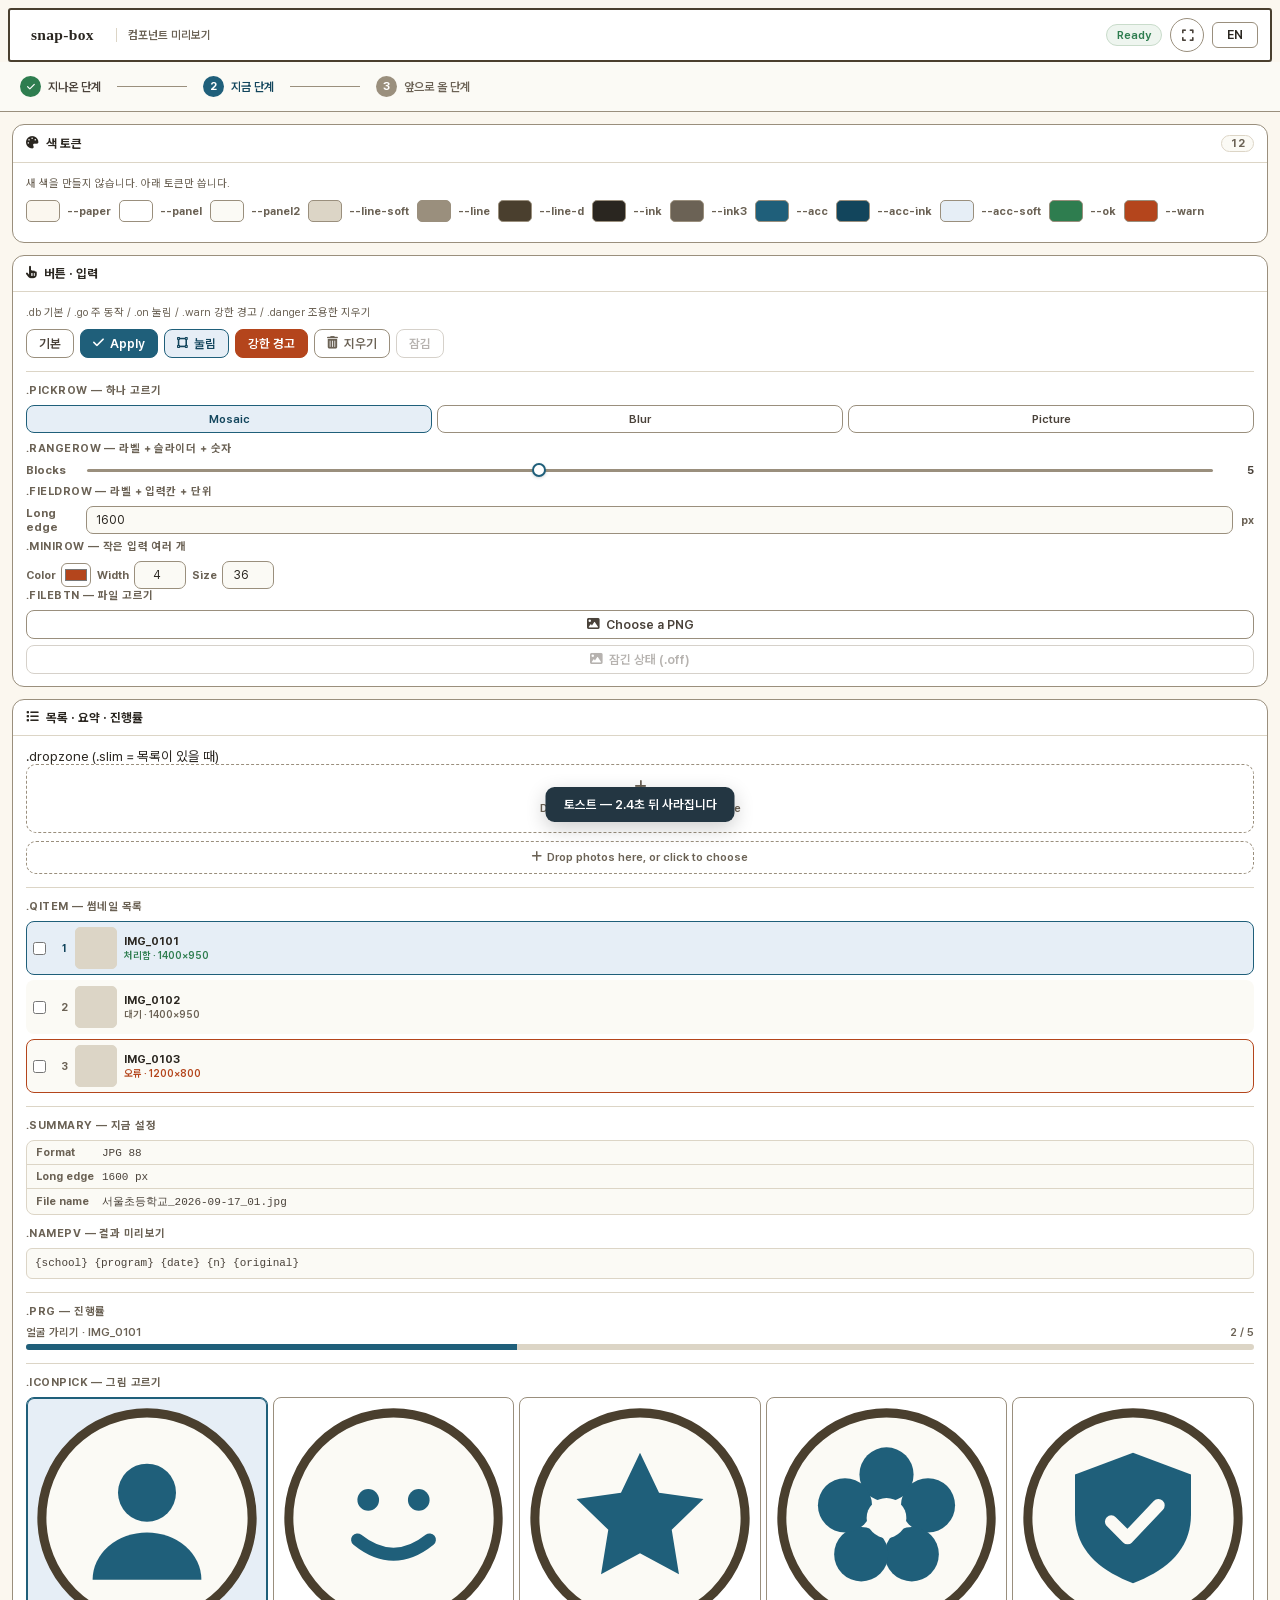
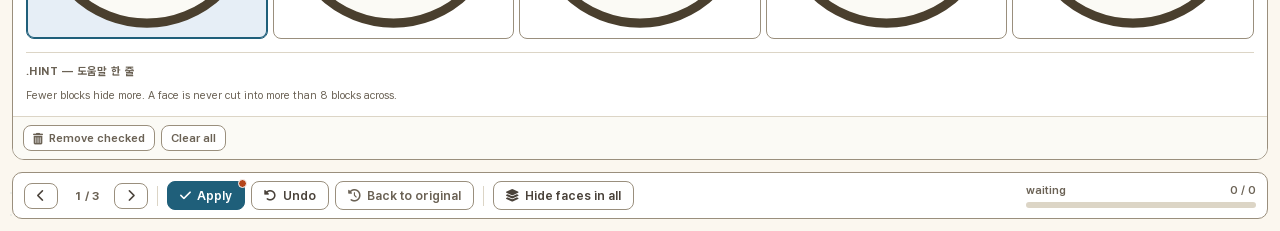
==== design/preview.html @ c0abb616 "sense-lab 디자인 계승 + 라이브러리·모델 셀프호스팅 전면 개편 ## 디자인 — 더 메이커 공통 킷 계승 - themakerrobot/sense-lab 의 design/ma" ====
<!DOCTYPE html>
<html lang="ko">
<head>
<meta charset="utf-8">
<meta name="viewport" content="width=device-width,initial-scale=1">
<title>snap-box 컴포넌트 미리보기</title>
<link rel="icon" type="image/png" href="../assets/img/favicon.png">
<link rel="stylesheet" href="../assets/fonts/pretendard.css">
<link rel="stylesheet" href="../css/all.min.css">
<link rel="stylesheet" href="../css/maker-ui.css">
<link rel="stylesheet" href="../css/app.css">
<style>
  body{height:auto;overflow:auto}
  .mk-main{flex-direction:column}
  .pan{width:100%!important}
  .sw{display:flex;gap:8px;flex-wrap:wrap;margin-bottom:8px}
  .chip{display:flex;align-items:center;gap:7px;font-size:11px;color:var(--ink3);font-weight:700}
  .chip b{display:block;width:34px;height:22px;border-radius:5px;border:1px solid var(--line)}
  .note{font-size:11px;color:var(--ink3);margin:2px 0 10px}
</style>
</head>
<body>

<header data-tab="preview.html">
  <h1><img src="../assets/img/maker-logo.png" alt=""><span class="brand-txt">snap-box</span></h1>
  <span class="brand-sub">컴포넌트 미리보기</span>
  <span style="flex:1"></span>
  <span class="badge ok">준비 완료</span>
  <button class="hbtn" type="button"><i class="fa-solid fa-expand"></i></button>
  <button id="langToggle" type="button">EN</button>
</header>

<div id="steps">
  <button class="stp done"><span class="cir">1</span>지나온 단계</button>
  <div class="stpline"></div>
  <button class="stp on"><span class="cir">2</span>지금 단계</button>
  <div class="stpline"></div>
  <button class="stp"><span class="cir">3</span>앞으로 올 단계</button>
</div>

<div class="mk-main">

  <section class="pan">
    <div class="ph"><i class="fa-solid fa-palette"></i>색 토큰<span class="ph-count num">12</span></div>
    <div class="pb">
      <p class="note">새 색을 만들지 않습니다. 아래 토큰만 씁니다.</p>
      <div class="sw">
        <span class="chip"><b style="background:var(--paper)"></b>--paper</span>
        <span class="chip"><b style="background:var(--panel)"></b>--panel</span>
        <span class="chip"><b style="background:var(--panel2)"></b>--panel2</span>
        <span class="chip"><b style="background:var(--line-soft)"></b>--line-soft</span>
        <span class="chip"><b style="background:var(--line)"></b>--line</span>
        <span class="chip"><b style="background:var(--line-d)"></b>--line-d</span>
        <span class="chip"><b style="background:var(--ink)"></b>--ink</span>
        <span class="chip"><b style="background:var(--ink3)"></b>--ink3</span>
        <span class="chip"><b style="background:var(--acc)"></b>--acc</span>
        <span class="chip"><b style="background:var(--acc-ink)"></b>--acc-ink</span>
        <span class="chip"><b style="background:var(--acc-soft)"></b>--acc-soft</span>
        <span class="chip"><b style="background:var(--ok)"></b>--ok</span>
        <span class="chip"><b style="background:var(--warn)"></b>--warn</span>
      </div>
    </div>
  </section>

  <section class="pan">
    <div class="ph"><i class="fa-solid fa-hand-pointer"></i>버튼 · 입력</div>
    <div class="pb">
      <p class="note">.db 기본 / .go 주 동작 / .on 눌림 / .warn 강한 경고 / .danger 조용한 지우기</p>
      <div class="row" style="flex-wrap:wrap">
        <button class="db">기본</button>
        <button class="db go"><i class="fa-solid fa-check"></i>적용</button>
        <button class="db on"><i class="fa-solid fa-vector-square"></i>눌림</button>
        <button class="db warn">강한 경고</button>
        <button class="db danger"><i class="fa-solid fa-trash-can"></i>지우기</button>
        <button class="db" disabled>잠김</button>
      </div>

      <div class="sec2">
        <div class="st">.pickrow — 하나 고르기</div>
        <div class="pickrow">
          <button class="db on">모자이크</button>
          <button class="db">흐리게</button>
          <button class="db">그림</button>
        </div>

        <div class="st">.rangerow — 라벨 + 슬라이더 + 숫자</div>
        <div class="rangerow">
          <label for="pv1">칸 수</label>
          <input type="range" id="pv1" min="3" max="8" value="5">
          <output class="num">5</output>
        </div>

        <div class="st">.fieldrow — 라벨 + 입력칸 + 단위</div>
        <div class="fieldrow"><label for="pv2">긴 변</label>
          <input class="inp" type="number" id="pv2" value="1600"><span class="unit">px</span></div>

        <div class="st">.minirow — 작은 입력 여러 개</div>
        <div class="row minirow">
          <label class="mini">색<input type="color" value="#B4451C"></label>
          <label class="mini">굵기<input class="inp" type="number" value="4"></label>
          <label class="mini">글자 크기<input class="inp" type="number" value="36"></label>
        </div>

        <div class="st">.filebtn — 파일 고르기</div>
        <label class="db filebtn" for="pv3"><i class="fa-solid fa-image"></i>PNG 고르기</label>
        <input type="file" id="pv3">
        <label class="db filebtn off" for="pv4" style="margin-top:6px"><i class="fa-solid fa-image"></i>잠긴 상태 (.off)</label>
        <input type="file" id="pv4">
      </div>
    </div>
  </section>

  <section class="pan">
    <div class="ph"><i class="fa-solid fa-list"></i>목록 · 요약 · 진행률</div>
    <div class="pb">
      <div class="st">.dropzone (.slim = 목록이 있을 때)</div>
      <div class="dropzone"><i class="fa-solid fa-plus"></i><br>사진을 여기에 놓거나 눌러서 고릅니다</div>
      <div class="dropzone slim" style="margin-top:8px"><i class="fa-solid fa-plus"></i>사진을 여기에 놓거나 눌러서 고릅니다</div>

      <div class="sec2">
        <div class="st">.qitem — 썸네일 목록</div>
        <div id="pvList"></div>
      </div>

      <div class="sec2">
        <div class="st">.summary — 지금 설정</div>
        <div class="summary">
          <div class="srow"><span class="sk">저장 형식</span><span class="sv mono">JPG 88</span></div>
          <div class="srow"><span class="sk">긴 변</span><span class="sv mono">1600 px</span></div>
          <div class="srow"><span class="sk">파일 이름</span><span class="sv mono">서울초등학교_2026-09-17_01.jpg</span></div>
        </div>
        <div class="st" style="margin-top:12px">.namepv — 결과 미리보기</div>
        <div class="namepv mono">{학교명} {사업명} {날짜} {번호} {원래이름}</div>
      </div>

      <div class="sec2">
        <div class="st">.prg — 진행률</div>
        <div class="prg">
          <div class="lb"><span>얼굴 가리기 · IMG_0101</span><span class="num">2 / 5</span></div>
          <div class="track"><div class="fill" style="width:40%"></div></div>
        </div>
      </div>

      <div class="sec2">
        <div class="st">.iconpick — 그림 고르기</div>
        <div class="iconpick" id="pvIcons"></div>
      </div>

      <div class="sec2">
        <div class="st">.hint — 도움말 한 줄</div>
        <div class="hint">칸 수가 적을수록 더 많이 가립니다. 얼굴 너비를 8칸보다 잘게 쪼개지는 않습니다.</div>
      </div>
    </div>
    <div class="pf">
      <button class="db danger"><i class="fa-solid fa-trash-can"></i>고른 것 빼기</button>
      <button class="db danger">모두 비우기</button>
    </div>
  </section>
</div>

<div class="mk-bar">
  <button class="db"><i class="fa-solid fa-chevron-left"></i></button>
  <span class="num" id="posLabel">1 / 3</span>
  <button class="db"><i class="fa-solid fa-chevron-right"></i></button>
  <span class="bar-div"></span>
  <button class="db go pending"><i class="fa-solid fa-check"></i>적용</button>
  <button class="db"><i class="fa-solid fa-rotate-left"></i>되돌리기</button>
  <button class="db danger"><i class="fa-solid fa-clock-rotate-left"></i>원본으로</button>
  <span class="bar-div"></span>
  <button class="db"><i class="fa-solid fa-layer-group"></i>전체 한꺼번에 가리기</button>
  <span class="bar-sp"></span>
  <div class="prg" style="width:230px">
    <div class="lb"><span>대기</span><span class="num">0 / 0</span></div>
    <div class="track"><div class="fill" style="width:0"></div></div>
  </div>
</div>

<div id="toast" class="on">토스트 — 2.4초 뒤 사라집니다</div>

<script src="../js/i18n.js"></script>
<script src="../js/convert.js"></script>
<script src="../js/face.js"></script>
<script>
(function () {
  // .qitem 예시
  var rows = [['IMG_0101','처리함 · 1400×950','done'],['IMG_0102','대기 · 1400×950',''],['IMG_0103','오류 · 1200×800','bad']];
  var box = document.getElementById('pvList');
  rows.forEach(function (r, i) {
    var d = document.createElement('div');
    d.className = 'qitem' + (i === 0 ? ' on' : '') + (r[2] === 'bad' ? ' bad' : '');
    d.innerHTML = '<input type="checkbox"><span class="idx num">' + (i + 1) + '</span>' +
      '<span class="th"></span><div class="meta"><div class="nm">' + r[0] + '</div>' +
      '<div class="mt ' + r[2] + '">' + r[1] + '</div></div>';
    box.appendChild(d);
  });
  // .iconpick 예시 — 실제 얼굴 대체 그림을 그대로 보여 준다
  var ip = document.getElementById('pvIcons');
  SnapLab.ICONS.forEach(function (ic, i) {
    var b = document.createElement('button');
    b.type = 'button';
    if (i === 0) b.className = 'on';
    b.innerHTML = '<img src="' + ic.url + '" alt="">';
    ip.appendChild(b);
  });
})();
</script>
</body>
</html>
---- assets/fonts/pretendard.css ----
/*
Copyright (c) 2021 Kil Hyung-jin, with Reserved Font Name Pretendard.
https://github.com/orioncactus/pretendard

This Font Software is licensed under the SIL Open Font License, Version 1.1.
This license is copied below, and is also available with a FAQ at:
http://scripts.sil.org/OFL
*/
/* [0] */
@font-face {
	font-family: 'Pretendard Variable';
	font-style: normal;
	font-display: swap;
	font-weight: 45 920;
	src: url(./woff2-dynamic-subset/PretendardVariable.subset.0.woff2) format('woff2-variations');
	unicode-range: U+f9ca-fa0b, U+ff03-ff05, U+ff07, U+ff0a-ff0b, U+ff0d-ff19, U+ff1b, U+ff1d, U+ff20-ff5b, U+ff5d, U+ffe0-ffe3, U+ffe5-ffe6;
}

/* [1] */
@font-face {
	font-family: 'Pretendard Variable';
	font-style: normal;
	font-display: swap;
	font-weight: 45 920;
	src: url(./woff2-dynamic-subset/PretendardVariable.subset.1.woff2) format('woff2-variations');
	unicode-range: U+d723-d728, U+d72a-d733, U+d735-d748, U+d74a-d74f, U+d752-d753, U+d755-d757, U+d75a-d75f, U+d762-d764, U+d766-d768, U+d76a-d76b, U+d76d-d76f, U+d771-d787, U+d789-d78b, U+d78d-d78f, U+d791-d797, U+d79a, U+d79c, U+d79e-d7a3, U+f900-f909, U+f90b-f92e;
}

/* [2] */
@font-face {
	font-family: 'Pretendard Variable';
	font-style: normal;
	font-display: swap;
	font-weight: 45 920;
	src: url(./woff2-dynamic-subset/PretendardVariable.subset.2.woff2) format('woff2-variations');
	unicode-range: U+d679-d68b, U+d68e-d69e, U+d6a0, U+d6a2-d6a7, U+d6a9-d6c3, U+d6c6-d6c7, U+d6c9-d6cb, U+d6cd-d6d3, U+d6d5-d6d6, U+d6d8-d6e3, U+d6e5-d6e7, U+d6e9-d6fb, U+d6fd-d717, U+d719-d71f, U+d721-d722;
}

/* [3] */
@font-face {
	font-family: 'Pretendard Variable';
	font-style: normal;
	font-display: swap;
	font-weight: 45 920;
	src: url(./woff2-dynamic-subset/PretendardVariable.subset.3.woff2) format('woff2-variations');
	unicode-range: U+d5bc-d5c7, U+d5ca-d5cb, U+d5cd-d5cf, U+d5d1-d5d7, U+d5d9-d5da, U+d5dc, U+d5de-d5e3, U+d5e6-d5e7, U+d5e9-d5eb, U+d5ed-d5f6, U+d5f8, U+d5fa-d5ff, U+d602-d603, U+d605-d607, U+d609-d60f, U+d612-d613, U+d616-d61b, U+d61d-d637, U+d63a-d63b, U+d63d-d63f, U+d641-d647, U+d64a-d64c, U+d64e-d653, U+d656-d657, U+d659-d65b, U+d65d-d666, U+d668, U+d66a-d678;
}

/* [4] */
@font-face {
	font-family: 'Pretendard Variable';
	font-style: normal;
	font-display: swap;
	font-weight: 45 920;
	src: url(./woff2-dynamic-subset/PretendardVariable.subset.4.woff2) format('woff2-variations');
	unicode-range: U+d507, U+d509-d50b, U+d50d-d513, U+d515-d53b, U+d53e-d53f, U+d541-d543, U+d545-d54c, U+d54e, U+d550, U+d552-d557, U+d55a-d55b, U+d55d-d55f, U+d561-d564, U+d566-d567, U+d56a, U+d56c, U+d56e-d573, U+d576-d577, U+d579-d583, U+d585-d586, U+d58a-d5a4, U+d5a6-d5bb;
}

/* [5] */
@font-face {
	font-family: 'Pretendard Variable';
	font-style: normal;
	font-display: swap;
	font-weight: 45 920;
	src: url(./woff2-dynamic-subset/PretendardVariable.subset.5.woff2) format('woff2-variations');
	unicode-range: U+d464-d477, U+d47a-d47b, U+d47d-d47f, U+d481-d487, U+d489-d48a, U+d48c, U+d48e-d4e7, U+d4e9-d503, U+d505-d506;
}

/* [6] */
@font-face {
	font-family: 'Pretendard Variable';
	font-style: normal;
	font-display: swap;
	font-weight: 45 920;
	src: url(./woff2-dynamic-subset/PretendardVariable.subset.6.woff2) format('woff2-variations');
	unicode-range: U+d3bf-d3c7, U+d3ca-d3cf, U+d3d1-d3eb, U+d3ee-d3ef, U+d3f1-d3f3, U+d3f5-d3fb, U+d3fd-d400, U+d402-d45b, U+d45d-d463;
}

/* [7] */
@font-face {
	font-family: 'Pretendard Variable';
	font-style: normal;
	font-display: swap;
	font-weight: 45 920;
	src: url(./woff2-dynamic-subset/PretendardVariable.subset.7.woff2) format('woff2-variations');
	unicode-range: U+d2ff, U+d302-d304, U+d306-d30b, U+d30f, U+d311-d313, U+d315-d31b, U+d31e, U+d322-d324, U+d326-d327, U+d32a-d32b, U+d32d-d32f, U+d331-d337, U+d339-d33c, U+d33e-d37b, U+d37e-d37f, U+d381-d383, U+d385-d38b, U+d38e-d390, U+d392-d397, U+d39a-d39b, U+d39d-d39f, U+d3a1-d3a7, U+d3a9-d3aa, U+d3ac, U+d3ae-d3b3, U+d3b5-d3b7, U+d3b9-d3bb, U+d3bd-d3be;
}

/* [8] */
@font-face {
	font-family: 'Pretendard Variable';
	font-style: normal;
	font-display: swap;
	font-weight: 45 920;
	src: url(./woff2-dynamic-subset/PretendardVariable.subset.8.woff2) format('woff2-variations');
	unicode-range: U+d257-d27f, U+d281-d29b, U+d29d-d29f, U+d2a1-d2ab, U+d2ad-d2b7, U+d2ba-d2bb, U+d2bd-d2bf, U+d2c1-d2c7, U+d2c9-d2ef, U+d2f2-d2f3, U+d2f5-d2f7, U+d2f9-d2fe;
}

/* [9] */
@font-face {
	font-family: 'Pretendard Variable';
	font-style: normal;
	font-display: swap;
	font-weight: 45 920;
	src: url(./woff2-dynamic-subset/PretendardVariable.subset.9.woff2) format('woff2-variations');
	unicode-range: U+d1b4, U+d1b6-d1f3, U+d1f5-d22b, U+d22e-d22f, U+d231-d233, U+d235-d23b, U+d23d-d240, U+d242-d256;
}

/* [10] */
@font-face {
	font-family: 'Pretendard Variable';
	font-style: normal;
	font-display: swap;
	font-weight: 45 920;
	src: url(./woff2-dynamic-subset/PretendardVariable.subset.10.woff2) format('woff2-variations');
	unicode-range: U+d105-d12f, U+d132-d133, U+d135-d137, U+d139-d13f, U+d141-d142, U+d144, U+d146-d14b, U+d14e-d14f, U+d151-d153, U+d155-d15b, U+d15e-d187, U+d189-d19f, U+d1a2-d1a3, U+d1a5-d1a7, U+d1a9-d1af, U+d1b2-d1b3;
}

/* [11] */
@font-face {
	font-family: 'Pretendard Variable';
	font-style: normal;
	font-display: swap;
	font-weight: 45 920;
	src: url(./woff2-dynamic-subset/PretendardVariable.subset.11.woff2) format('woff2-variations');
	unicode-range: U+d04b-d04f, U+d051-d057, U+d059-d06b, U+d06d-d06f, U+d071-d073, U+d075-d07b, U+d07e-d0a3, U+d0a6-d0a7, U+d0a9-d0ab, U+d0ad-d0b3, U+d0b6, U+d0b8, U+d0ba-d0bf, U+d0c2-d0c3, U+d0c5-d0c7, U+d0c9-d0cf, U+d0d2, U+d0d6-d0db, U+d0de-d0df, U+d0e1-d0e3, U+d0e5-d0eb, U+d0ee-d0f0, U+d0f2-d104;
}

/* [12] */
@font-face {
	font-family: 'Pretendard Variable';
	font-style: normal;
	font-display: swap;
	font-weight: 45 920;
	src: url(./woff2-dynamic-subset/PretendardVariable.subset.12.woff2) format('woff2-variations');
	unicode-range: U+cfa2-cfc3, U+cfc5-cfdf, U+cfe2-cfe3, U+cfe5-cfe7, U+cfe9-cff4, U+cff6-cffb, U+cffd-cfff, U+d001-d003, U+d005-d017, U+d019-d033, U+d036-d037, U+d039-d03b, U+d03d-d04a;
}

/* [13] */
@font-face {
	font-family: 'Pretendard Variable';
	font-style: normal;
	font-display: swap;
	font-weight: 45 920;
	src: url(./woff2-dynamic-subset/PretendardVariable.subset.13.woff2) format('woff2-variations');
	unicode-range: U+cef0-cef3, U+cef6, U+cef9-ceff, U+cf01-cf03, U+cf05-cf07, U+cf09-cf0f, U+cf11-cf12, U+cf14-cf1b, U+cf1d-cf1f, U+cf21-cf2f, U+cf31-cf53, U+cf56-cf57, U+cf59-cf5b, U+cf5d-cf63, U+cf66, U+cf68, U+cf6a-cf6f, U+cf71-cf84, U+cf86-cf8b, U+cf8d-cfa1;
}

/* [14] */
@font-face {
	font-family: 'Pretendard Variable';
	font-style: normal;
	font-display: swap;
	font-weight: 45 920;
	src: url(./woff2-dynamic-subset/PretendardVariable.subset.14.woff2) format('woff2-variations');
	unicode-range: U+ce3c-ce57, U+ce5a-ce5b, U+ce5d-ce5f, U+ce61-ce67, U+ce6a, U+ce6c, U+ce6e-ce73, U+ce76-ce77, U+ce79-ce7b, U+ce7d-ce83, U+ce85-ce88, U+ce8a-ce8f, U+ce91-ce93, U+ce95-ce97, U+ce99-ce9f, U+cea2, U+cea4-ceab, U+cead-cee3, U+cee6-cee7, U+cee9-ceeb, U+ceed-ceef;
}

/* [15] */
@font-face {
	font-family: 'Pretendard Variable';
	font-style: normal;
	font-display: swap;
	font-weight: 45 920;
	src: url(./woff2-dynamic-subset/PretendardVariable.subset.15.woff2) format('woff2-variations');
	unicode-range: U+cd92-cd93, U+cd96-cd97, U+cd99-cd9b, U+cd9d-cda3, U+cda6-cda8, U+cdaa-cdaf, U+cdb1-cdc3, U+cdc5-cdcb, U+cdcd-cde7, U+cde9-ce03, U+ce05-ce1f, U+ce22-ce34, U+ce36-ce3b;
}

/* [16] */
@font-face {
	font-family: 'Pretendard Variable';
	font-style: normal;
	font-display: swap;
	font-weight: 45 920;
	src: url(./woff2-dynamic-subset/PretendardVariable.subset.16.woff2) format('woff2-variations');
	unicode-range: U+ccef-cd07, U+cd0a-cd0b, U+cd0d-cd1a, U+cd1c, U+cd1e-cd2b, U+cd2d-cd5b, U+cd5d-cd77, U+cd79-cd91;
}

/* [17] */
@font-face {
	font-family: 'Pretendard Variable';
	font-style: normal;
	font-display: swap;
	font-weight: 45 920;
	src: url(./woff2-dynamic-subset/PretendardVariable.subset.17.woff2) format('woff2-variations');
	unicode-range: U+cc3f-cc43, U+cc46-cc47, U+cc49-cc4b, U+cc4d-cc53, U+cc55-cc58, U+cc5a-cc5f, U+cc61-cc97, U+cc9a-cc9b, U+cc9d-cc9f, U+cca1-cca7, U+ccaa, U+ccac, U+ccae-ccb3, U+ccb6-ccb7, U+ccb9-ccbb, U+ccbd-cccf, U+ccd1-cce3, U+cce5-ccee;
}

/* [18] */
@font-face {
	font-family: 'Pretendard Variable';
	font-style: normal;
	font-display: swap;
	font-weight: 45 920;
	src: url(./woff2-dynamic-subset/PretendardVariable.subset.18.woff2) format('woff2-variations');
	unicode-range: U+cb91-cbd3, U+cbd5-cbe3, U+cbe5-cc0b, U+cc0e-cc0f, U+cc11-cc13, U+cc15-cc1b, U+cc1d-cc20, U+cc23-cc27, U+cc2a-cc2b, U+cc2d, U+cc2f, U+cc31-cc37, U+cc3a, U+cc3c;
}

/* [19] */
@font-face {
	font-family: 'Pretendard Variable';
	font-style: normal;
	font-display: swap;
	font-weight: 45 920;
	src: url(./woff2-dynamic-subset/PretendardVariable.subset.19.woff2) format('woff2-variations');
	unicode-range: U+caf4-cb47, U+cb4a-cb90;
}

/* [20] */
@font-face {
	font-family: 'Pretendard Variable';
	font-style: normal;
	font-display: swap;
	font-weight: 45 920;
	src: url(./woff2-dynamic-subset/PretendardVariable.subset.20.woff2) format('woff2-variations');
	unicode-range: U+ca4a-ca4b, U+ca4e-ca4f, U+ca51-ca53, U+ca55-ca5b, U+ca5d-ca60, U+ca62-ca83, U+ca85-cabb, U+cabe-cabf, U+cac1-cac3, U+cac5-cacb, U+cacd-cad0, U+cad2, U+cad4-cad8, U+cada-caf3;
}

/* [21] */
@font-face {
	font-family: 'Pretendard Variable';
	font-style: normal;
	font-display: swap;
	font-weight: 45 920;
	src: url(./woff2-dynamic-subset/PretendardVariable.subset.21.woff2) format('woff2-variations');
	unicode-range: U+c996-c997, U+c99a-c99c, U+c99e-c9bf, U+c9c2-c9c3, U+c9c5-c9c7, U+c9c9-c9cf, U+c9d2, U+c9d4, U+c9d7-c9d8, U+c9db, U+c9de-c9df, U+c9e1-c9e3, U+c9e5-c9e6, U+c9e8-c9eb, U+c9ee-c9f0, U+c9f2-c9f7, U+c9f9-ca0b, U+ca0d-ca28, U+ca2a-ca49;
}

/* [22] */
@font-face {
	font-family: 'Pretendard Variable';
	font-style: normal;
	font-display: swap;
	font-weight: 45 920;
	src: url(./woff2-dynamic-subset/PretendardVariable.subset.22.woff2) format('woff2-variations');
	unicode-range: U+c8e9-c8f4, U+c8f6-c8fb, U+c8fe-c8ff, U+c901-c903, U+c905-c90b, U+c90e-c910, U+c912-c917, U+c919-c92b, U+c92d-c94f, U+c951-c953, U+c955-c96b, U+c96d-c973, U+c975-c987, U+c98a-c98b, U+c98d-c98f, U+c991-c995;
}

/* [23] */
@font-face {
	font-family: 'Pretendard Variable';
	font-style: normal;
	font-display: swap;
	font-weight: 45 920;
	src: url(./woff2-dynamic-subset/PretendardVariable.subset.23.woff2) format('woff2-variations');
	unicode-range: U+c841-c84b, U+c84d-c86f, U+c872-c873, U+c875-c877, U+c879-c87f, U+c882-c884, U+c887-c88a, U+c88d-c8c3, U+c8c5-c8df, U+c8e1-c8e8;
}

/* [24] */
@font-face {
	font-family: 'Pretendard Variable';
	font-style: normal;
	font-display: swap;
	font-weight: 45 920;
	src: url(./woff2-dynamic-subset/PretendardVariable.subset.24.woff2) format('woff2-variations');
	unicode-range: U+c779-c77b, U+c77e-c782, U+c786, U+c78b, U+c78d, U+c78f, U+c792-c793, U+c795, U+c797, U+c799-c79f, U+c7a2, U+c7a7-c7ab, U+c7ae-c7bb, U+c7bd-c7c0, U+c7c2-c7c7, U+c7c9-c7dc, U+c7de-c7ff, U+c802-c803, U+c805-c807, U+c809, U+c80b-c80f, U+c812, U+c814, U+c817-c81b, U+c81e-c81f, U+c821-c823, U+c825-c82e, U+c830-c837, U+c839-c83b, U+c83d-c840;
}

/* [25] */
@font-face {
	font-family: 'Pretendard Variable';
	font-style: normal;
	font-display: swap;
	font-weight: 45 920;
	src: url(./woff2-dynamic-subset/PretendardVariable.subset.25.woff2) format('woff2-variations');
	unicode-range: U+c6bb-c6bf, U+c6c2, U+c6c4, U+c6c6-c6cb, U+c6ce-c6cf, U+c6d1-c6d3, U+c6d5-c6db, U+c6dd-c6df, U+c6e1-c6e7, U+c6e9-c6eb, U+c6ed-c6ef, U+c6f1-c6f8, U+c6fa-c703, U+c705-c707, U+c709-c70b, U+c70d-c716, U+c718, U+c71a-c71f, U+c722-c723, U+c725-c727, U+c729-c734, U+c736-c73b, U+c73e-c73f, U+c741-c743, U+c745-c74b, U+c74e-c750, U+c752-c757, U+c759-c773, U+c776-c777;
}

/* [26] */
@font-face {
	font-family: 'Pretendard Variable';
	font-style: normal;
	font-display: swap;
	font-weight: 45 920;
	src: url(./woff2-dynamic-subset/PretendardVariable.subset.26.woff2) format('woff2-variations');
	unicode-range: U+c5f5-c5fb, U+c5fe, U+c602-c605, U+c607, U+c609-c60f, U+c611-c61a, U+c61c-c623, U+c626-c627, U+c629-c62b, U+c62d, U+c62f-c632, U+c636, U+c638, U+c63a-c63f, U+c642-c643, U+c645-c647, U+c649-c652, U+c656-c65b, U+c65d-c65f, U+c661-c663, U+c665-c677, U+c679-c67b, U+c67d-c693, U+c696-c697, U+c699-c69b, U+c69d-c6a3, U+c6a6, U+c6a8, U+c6aa-c6af, U+c6b2-c6b3, U+c6b5-c6b7, U+c6b9-c6ba;
}

/* [27] */
@font-face {
	font-family: 'Pretendard Variable';
	font-style: normal;
	font-display: swap;
	font-weight: 45 920;
	src: url(./woff2-dynamic-subset/PretendardVariable.subset.27.woff2) format('woff2-variations');
	unicode-range: U+c517-c527, U+c52a-c52b, U+c52d-c52f, U+c531-c538, U+c53a, U+c53c, U+c53e-c543, U+c546-c547, U+c54b, U+c54d-c552, U+c556, U+c55a-c55b, U+c55d, U+c55f, U+c562-c563, U+c565-c567, U+c569-c56f, U+c572, U+c574, U+c576-c57b, U+c57e-c57f, U+c581-c583, U+c585-c586, U+c588-c58b, U+c58e, U+c590, U+c592-c596, U+c599-c5b3, U+c5b6-c5b7, U+c5ba, U+c5be-c5c3, U+c5ca-c5cb, U+c5cd, U+c5cf, U+c5d2-c5d3, U+c5d5-c5d7, U+c5d9-c5df, U+c5e1-c5e2, U+c5e4, U+c5e6-c5eb, U+c5ef, U+c5f1-c5f3;
}

/* [28] */
@font-face {
	font-family: 'Pretendard Variable';
	font-style: normal;
	font-display: swap;
	font-weight: 45 920;
	src: url(./woff2-dynamic-subset/PretendardVariable.subset.28.woff2) format('woff2-variations');
	unicode-range: U+c475-c4ef, U+c4f2-c4f3, U+c4f5-c4f7, U+c4f9-c4ff, U+c502-c50b, U+c50d-c516;
}

/* [29] */
@font-face {
	font-family: 'Pretendard Variable';
	font-style: normal;
	font-display: swap;
	font-weight: 45 920;
	src: url(./woff2-dynamic-subset/PretendardVariable.subset.29.woff2) format('woff2-variations');
	unicode-range: U+c3d0-c3d7, U+c3da-c3db, U+c3dd-c3de, U+c3e1-c3ec, U+c3ee-c3f3, U+c3f5-c42b, U+c42d-c463, U+c466-c474;
}

/* [30] */
@font-face {
	font-family: 'Pretendard Variable';
	font-style: normal;
	font-display: swap;
	font-weight: 45 920;
	src: url(./woff2-dynamic-subset/PretendardVariable.subset.30.woff2) format('woff2-variations');
	unicode-range: U+c32b-c367, U+c36a-c36b, U+c36d-c36f, U+c371-c377, U+c37a-c37b, U+c37e-c383, U+c385-c387, U+c389-c3cf;
}

/* [31] */
@font-face {
	font-family: 'Pretendard Variable';
	font-style: normal;
	font-display: swap;
	font-weight: 45 920;
	src: url(./woff2-dynamic-subset/PretendardVariable.subset.31.woff2) format('woff2-variations');
	unicode-range: U+c26a-c26b, U+c26d-c26f, U+c271-c273, U+c275-c27b, U+c27e-c287, U+c289-c28f, U+c291-c297, U+c299-c29a, U+c29c-c2a3, U+c2a5-c2a7, U+c2a9-c2ab, U+c2ad-c2b3, U+c2b6, U+c2b8, U+c2ba-c2bb, U+c2bd-c2db, U+c2de-c2df, U+c2e1-c2e2, U+c2e5-c2ea, U+c2ee, U+c2f0, U+c2f2-c2f5, U+c2f7, U+c2fa-c2fb, U+c2fd-c2ff, U+c301-c307, U+c309-c30c, U+c30e-c312, U+c315-c323, U+c325-c328, U+c32a;
}

/* [32] */
@font-face {
	font-family: 'Pretendard Variable';
	font-style: normal;
	font-display: swap;
	font-weight: 45 920;
	src: url(./woff2-dynamic-subset/PretendardVariable.subset.32.woff2) format('woff2-variations');
	unicode-range: U+c1bc-c1c3, U+c1c5-c1df, U+c1e1-c1fb, U+c1fd-c203, U+c205-c20c, U+c20e, U+c210-c217, U+c21a-c21b, U+c21d-c21e, U+c221-c227, U+c229-c22a, U+c22c, U+c22e, U+c230, U+c233-c24f, U+c251-c257, U+c259-c269;
}

/* [33] */
@font-face {
	font-family: 'Pretendard Variable';
	font-style: normal;
	font-display: swap;
	font-weight: 45 920;
	src: url(./woff2-dynamic-subset/PretendardVariable.subset.33.woff2) format('woff2-variations');
	unicode-range: U+c101-c11b, U+c11f, U+c121-c123, U+c125-c12b, U+c12e, U+c132-c137, U+c13a-c13b, U+c13d-c13f, U+c141-c147, U+c14a, U+c14c-c153, U+c155-c157, U+c159-c15b, U+c15d-c166, U+c169-c16f, U+c171-c177, U+c179-c18b, U+c18e-c18f, U+c191-c193, U+c195-c19b, U+c19d-c19e, U+c1a0, U+c1a2-c1a4, U+c1a6-c1bb;
}

/* [34] */
@font-face {
	font-family: 'Pretendard Variable';
	font-style: normal;
	font-display: swap;
	font-weight: 45 920;
	src: url(./woff2-dynamic-subset/PretendardVariable.subset.34.woff2) format('woff2-variations');
	unicode-range: U+c049-c057, U+c059-c05b, U+c05d-c05f, U+c061-c067, U+c069-c08f, U+c091-c0ab, U+c0ae-c0af, U+c0b1-c0b3, U+c0b5, U+c0b7-c0bb, U+c0be, U+c0c2-c0c7, U+c0ca-c0cb, U+c0cd-c0cf, U+c0d1-c0d7, U+c0d9-c0da, U+c0dc, U+c0de-c0e3, U+c0e5-c0eb, U+c0ed-c0f3, U+c0f6, U+c0f8, U+c0fa-c0ff;
}

/* [35] */
@font-face {
	font-family: 'Pretendard Variable';
	font-style: normal;
	font-display: swap;
	font-weight: 45 920;
	src: url(./woff2-dynamic-subset/PretendardVariable.subset.35.woff2) format('woff2-variations');
	unicode-range: U+bfa7-bfaf, U+bfb1-bfc4, U+bfc6-bfcb, U+bfce-bfcf, U+bfd1-bfd3, U+bfd5-bfdb, U+bfdd-c048;
}

/* [36] */
@font-face {
	font-family: 'Pretendard Variable';
	font-style: normal;
	font-display: swap;
	font-weight: 45 920;
	src: url(./woff2-dynamic-subset/PretendardVariable.subset.36.woff2) format('woff2-variations');
	unicode-range: U+bf07, U+bf09-bf3f, U+bf41-bf4f, U+bf52-bf54, U+bf56-bfa6;
}

/* [37] */
@font-face {
	font-family: 'Pretendard Variable';
	font-style: normal;
	font-display: swap;
	font-weight: 45 920;
	src: url(./woff2-dynamic-subset/PretendardVariable.subset.37.woff2) format('woff2-variations');
	unicode-range: U+be56, U+be58, U+be5c-be5f, U+be62-be63, U+be65-be67, U+be69-be74, U+be76-be7b, U+be7e-be7f, U+be81-be8e, U+be90, U+be92-bea7, U+bea9-becf, U+bed2-bed3, U+bed5-bed6, U+bed9-bee3, U+bee6-bf06;
}

/* [38] */
@font-face {
	font-family: 'Pretendard Variable';
	font-style: normal;
	font-display: swap;
	font-weight: 45 920;
	src: url(./woff2-dynamic-subset/PretendardVariable.subset.38.woff2) format('woff2-variations');
	unicode-range: U+bdb0-bdd3, U+bdd5-bdef, U+bdf1-be0b, U+be0d-be0f, U+be11-be13, U+be15-be43, U+be46-be47, U+be49-be4b, U+be4d-be53;
}

/* [39] */
@font-face {
	font-family: 'Pretendard Variable';
	font-style: normal;
	font-display: swap;
	font-weight: 45 920;
	src: url(./woff2-dynamic-subset/PretendardVariable.subset.39.woff2) format('woff2-variations');
	unicode-range: U+bd03, U+bd06, U+bd08, U+bd0a-bd0f, U+bd11-bd22, U+bd25-bd47, U+bd49-bd58, U+bd5a-bd7f, U+bd82-bd83, U+bd85-bd87, U+bd8a-bd8f, U+bd91-bd92, U+bd94, U+bd96-bd98, U+bd9a-bdaf;
}

/* [40] */
@font-face {
	font-family: 'Pretendard Variable';
	font-style: normal;
	font-display: swap;
	font-weight: 45 920;
	src: url(./woff2-dynamic-subset/PretendardVariable.subset.40.woff2) format('woff2-variations');
	unicode-range: U+bc4e-bc83, U+bc86-bc87, U+bc89-bc8b, U+bc8d-bc93, U+bc96, U+bc98, U+bc9b-bc9f, U+bca2-bca3, U+bca5-bca7, U+bca9-bcb2, U+bcb4-bcbb, U+bcbe-bcbf, U+bcc1-bcc3, U+bcc5-bccc, U+bcce-bcd0, U+bcd2-bcd4, U+bcd6-bcf3, U+bcf7, U+bcf9-bcfb, U+bcfd-bd02;
}

/* [41] */
@font-face {
	font-family: 'Pretendard Variable';
	font-style: normal;
	font-display: swap;
	font-weight: 45 920;
	src: url(./woff2-dynamic-subset/PretendardVariable.subset.41.woff2) format('woff2-variations');
	unicode-range: U+bb90-bba3, U+bba5-bbab, U+bbad-bbbf, U+bbc1-bbf7, U+bbfa-bbfb, U+bbfd-bbfe, U+bc01-bc07, U+bc09-bc0a, U+bc0e, U+bc10, U+bc12-bc13, U+bc17, U+bc19-bc1a, U+bc1e, U+bc20-bc23, U+bc26, U+bc28, U+bc2a-bc2c, U+bc2e-bc2f, U+bc32-bc33, U+bc35-bc37, U+bc39-bc3f, U+bc41-bc42, U+bc44, U+bc46-bc48, U+bc4a-bc4d;
}

/* [42] */
@font-face {
	font-family: 'Pretendard Variable';
	font-style: normal;
	font-display: swap;
	font-weight: 45 920;
	src: url(./woff2-dynamic-subset/PretendardVariable.subset.42.woff2) format('woff2-variations');
	unicode-range: U+bae6-bafb, U+bafd-bb17, U+bb19-bb33, U+bb37, U+bb39-bb3a, U+bb3d-bb43, U+bb45-bb46, U+bb48, U+bb4a-bb4f, U+bb51-bb53, U+bb55-bb57, U+bb59-bb62, U+bb64-bb8f;
}

/* [43] */
@font-face {
	font-family: 'Pretendard Variable';
	font-style: normal;
	font-display: swap;
	font-weight: 45 920;
	src: url(./woff2-dynamic-subset/PretendardVariable.subset.43.woff2) format('woff2-variations');
	unicode-range: U+ba30-ba37, U+ba3a-ba3b, U+ba3d-ba3f, U+ba41-ba47, U+ba49-ba4a, U+ba4c, U+ba4e-ba53, U+ba56-ba57, U+ba59-ba5b, U+ba5d-ba63, U+ba65-ba66, U+ba68-ba6f, U+ba71-ba73, U+ba75-ba77, U+ba79-ba84, U+ba86, U+ba88-baa7, U+baaa, U+baad-baaf, U+bab1-bab7, U+baba, U+babc, U+babe-bae5;
}

/* [44] */
@font-face {
	font-family: 'Pretendard Variable';
	font-style: normal;
	font-display: swap;
	font-weight: 45 920;
	src: url(./woff2-dynamic-subset/PretendardVariable.subset.44.woff2) format('woff2-variations');
	unicode-range: U+b96e-b973, U+b976-b977, U+b979-b97b, U+b97d-b983, U+b986, U+b988, U+b98a-b98d, U+b98f-b9ab, U+b9ae-b9af, U+b9b1-b9b3, U+b9b5-b9bb, U+b9be, U+b9c0, U+b9c2-b9c7, U+b9ca-b9cb, U+b9cd, U+b9d2-b9d7, U+b9da, U+b9dc, U+b9df-b9e0, U+b9e2, U+b9e6-b9e7, U+b9e9-b9f3, U+b9f6, U+b9f8, U+b9fb-ba2f;
}

/* [45] */
@font-face {
	font-family: 'Pretendard Variable';
	font-style: normal;
	font-display: swap;
	font-weight: 45 920;
	src: url(./woff2-dynamic-subset/PretendardVariable.subset.45.woff2) format('woff2-variations');
	unicode-range: U+b8bf-b8cb, U+b8cd-b8e0, U+b8e2-b8e7, U+b8ea-b8eb, U+b8ed-b8ef, U+b8f1-b8f7, U+b8fa, U+b8fc, U+b8fe-b903, U+b905-b917, U+b919-b91f, U+b921-b93b, U+b93d-b957, U+b95a-b95b, U+b95d-b95f, U+b961-b967, U+b969-b96c;
}

/* [46] */
@font-face {
	font-family: 'Pretendard Variable';
	font-style: normal;
	font-display: swap;
	font-weight: 45 920;
	src: url(./woff2-dynamic-subset/PretendardVariable.subset.46.woff2) format('woff2-variations');
	unicode-range: U+b80d-b80f, U+b811-b817, U+b81a, U+b81c-b823, U+b826-b827, U+b829-b82b, U+b82d-b833, U+b836, U+b83a-b83f, U+b841-b85b, U+b85e-b85f, U+b861-b863, U+b865-b86b, U+b86e, U+b870, U+b872-b8af, U+b8b1-b8be;
}

/* [47] */
@font-face {
	font-family: 'Pretendard Variable';
	font-style: normal;
	font-display: swap;
	font-weight: 45 920;
	src: url(./woff2-dynamic-subset/PretendardVariable.subset.47.woff2) format('woff2-variations');
	unicode-range: U+b74d-b75f, U+b761-b763, U+b765-b774, U+b776-b77b, U+b77e-b77f, U+b781-b783, U+b785-b78b, U+b78e, U+b792-b796, U+b79a-b79b, U+b79d-b7a7, U+b7aa, U+b7ae-b7b3, U+b7b6-b7c8, U+b7ca-b7eb, U+b7ee-b7ef, U+b7f1-b7f3, U+b7f5-b7fb, U+b7fe, U+b802-b806, U+b80a-b80b;
}

/* [48] */
@font-face {
	font-family: 'Pretendard Variable';
	font-style: normal;
	font-display: swap;
	font-weight: 45 920;
	src: url(./woff2-dynamic-subset/PretendardVariable.subset.48.woff2) format('woff2-variations');
	unicode-range: U+b6a7-b6aa, U+b6ac-b6b0, U+b6b2-b6ef, U+b6f1-b727, U+b72a-b72b, U+b72d-b72e, U+b731-b737, U+b739-b73a, U+b73c-b743, U+b745-b74c;
}

/* [49] */
@font-face {
	font-family: 'Pretendard Variable';
	font-style: normal;
	font-display: swap;
	font-weight: 45 920;
	src: url(./woff2-dynamic-subset/PretendardVariable.subset.49.woff2) format('woff2-variations');
	unicode-range: U+b605-b60f, U+b612-b617, U+b619-b624, U+b626-b69b, U+b69e-b6a3, U+b6a5-b6a6;
}

/* [50] */
@font-face {
	font-family: 'Pretendard Variable';
	font-style: normal;
	font-display: swap;
	font-weight: 45 920;
	src: url(./woff2-dynamic-subset/PretendardVariable.subset.50.woff2) format('woff2-variations');
	unicode-range: U+b55f, U+b562-b583, U+b585-b59f, U+b5a2-b5a3, U+b5a5-b5a7, U+b5a9-b5b2, U+b5b5-b5ba, U+b5bd-b604;
}

/* [51] */
@font-face {
	font-family: 'Pretendard Variable';
	font-style: normal;
	font-display: swap;
	font-weight: 45 920;
	src: url(./woff2-dynamic-subset/PretendardVariable.subset.51.woff2) format('woff2-variations');
	unicode-range: U+b4a5-b4b6, U+b4b8-b4bf, U+b4c1-b4c7, U+b4c9-b4db, U+b4de-b4df, U+b4e1-b4e2, U+b4e5-b4eb, U+b4ee, U+b4f0, U+b4f2-b513, U+b516-b517, U+b519-b51a, U+b51d-b523, U+b526, U+b528, U+b52b-b52f, U+b532-b533, U+b535-b537, U+b539-b53f, U+b541-b544, U+b546-b54b, U+b54d-b54f, U+b551-b55b, U+b55d-b55e;
}

/* [52] */
@font-face {
	font-family: 'Pretendard Variable';
	font-style: normal;
	font-display: swap;
	font-weight: 45 920;
	src: url(./woff2-dynamic-subset/PretendardVariable.subset.52.woff2) format('woff2-variations');
	unicode-range: U+b3f8-b3fb, U+b3fd-b40f, U+b411-b417, U+b419-b41b, U+b41d-b41f, U+b421-b427, U+b42a-b42b, U+b42d-b44f, U+b452-b453, U+b455-b457, U+b459-b45f, U+b462-b464, U+b466-b46b, U+b46d-b47f, U+b481-b4a3;
}

/* [53] */
@font-face {
	font-family: 'Pretendard Variable';
	font-style: normal;
	font-display: swap;
	font-weight: 45 920;
	src: url(./woff2-dynamic-subset/PretendardVariable.subset.53.woff2) format('woff2-variations');
	unicode-range: U+b342-b353, U+b356-b357, U+b359-b35b, U+b35d-b35e, U+b360-b363, U+b366, U+b368, U+b36a-b36d, U+b36f, U+b372-b373, U+b375-b377, U+b379-b37f, U+b381-b382, U+b384, U+b386-b38b, U+b38d-b3c3, U+b3c6-b3c7, U+b3c9-b3ca, U+b3cd-b3d3, U+b3d6, U+b3d8, U+b3da-b3f7;
}

/* [54] */
@font-face {
	font-family: 'Pretendard Variable';
	font-style: normal;
	font-display: swap;
	font-weight: 45 920;
	src: url(./woff2-dynamic-subset/PretendardVariable.subset.54.woff2) format('woff2-variations');
	unicode-range: U+b27c-b283, U+b285-b28f, U+b292-b293, U+b295-b297, U+b29a-b29f, U+b2a1-b2a4, U+b2a7-b2a9, U+b2ab, U+b2ad-b2c7, U+b2ca-b2cb, U+b2cd-b2cf, U+b2d1-b2d7, U+b2da, U+b2dc, U+b2de-b2e3, U+b2e7, U+b2e9-b2ea, U+b2ef-b2f3, U+b2f6, U+b2f8, U+b2fa-b2fb, U+b2fd-b2fe, U+b302-b303, U+b305-b307, U+b309-b30f, U+b312, U+b316-b31b, U+b31d-b341;
}

/* [55] */
@font-face {
	font-family: 'Pretendard Variable';
	font-style: normal;
	font-display: swap;
	font-weight: 45 920;
	src: url(./woff2-dynamic-subset/PretendardVariable.subset.55.woff2) format('woff2-variations');
	unicode-range: U+b1d6-b1e7, U+b1e9-b1fc, U+b1fe-b203, U+b206-b207, U+b209-b20b, U+b20d-b213, U+b216-b21f, U+b221-b257, U+b259-b273, U+b275-b27b;
}

/* [56] */
@font-face {
	font-family: 'Pretendard Variable';
	font-style: normal;
	font-display: swap;
	font-weight: 45 920;
	src: url(./woff2-dynamic-subset/PretendardVariable.subset.56.woff2) format('woff2-variations');
	unicode-range: U+b120-b122, U+b126-b127, U+b129-b12b, U+b12d-b133, U+b136, U+b138, U+b13a-b13f, U+b142-b143, U+b145-b14f, U+b151-b153, U+b156-b157, U+b159-b177, U+b17a-b17b, U+b17d-b17f, U+b181-b187, U+b189-b18c, U+b18e-b191, U+b195-b1a7, U+b1a9-b1cb, U+b1cd-b1d5;
}

/* [57] */
@font-face {
	font-family: 'Pretendard Variable';
	font-style: normal;
	font-display: swap;
	font-weight: 45 920;
	src: url(./woff2-dynamic-subset/PretendardVariable.subset.57.woff2) format('woff2-variations');
	unicode-range: U+b05f-b07b, U+b07e-b07f, U+b081-b083, U+b085-b08b, U+b08d-b097, U+b09b, U+b09d-b09f, U+b0a2-b0a7, U+b0aa, U+b0b0, U+b0b2, U+b0b6-b0b7, U+b0b9-b0bb, U+b0bd-b0c3, U+b0c6-b0c7, U+b0ca-b0cf, U+b0d1-b0df, U+b0e1-b0e4, U+b0e6-b107, U+b10a-b10b, U+b10d-b10f, U+b111-b112, U+b114-b117, U+b119-b11a, U+b11c-b11f;
}

/* [58] */
@font-face {
	font-family: 'Pretendard Variable';
	font-style: normal;
	font-display: swap;
	font-weight: 45 920;
	src: url(./woff2-dynamic-subset/PretendardVariable.subset.58.woff2) format('woff2-variations');
	unicode-range: U+afac-afb7, U+afba-afbb, U+afbd-afbf, U+afc1-afc6, U+afca-afcc, U+afce-afd3, U+afd5-afe7, U+afe9-afef, U+aff1-b00b, U+b00d-b00f, U+b011-b013, U+b015-b01b, U+b01d-b027, U+b029-b043, U+b045-b047, U+b049, U+b04b, U+b04d-b052, U+b055-b056, U+b058-b05c, U+b05e;
}

/* [59] */
@font-face {
	font-family: 'Pretendard Variable';
	font-style: normal;
	font-display: swap;
	font-weight: 45 920;
	src: url(./woff2-dynamic-subset/PretendardVariable.subset.59.woff2) format('woff2-variations');
	unicode-range: U+af03-af07, U+af09-af2b, U+af2e-af33, U+af35-af3b, U+af3e-af40, U+af44-af47, U+af4a-af5c, U+af5e-af63, U+af65-af7f, U+af81-afab;
}

/* [60] */
@font-face {
	font-family: 'Pretendard Variable';
	font-style: normal;
	font-display: swap;
	font-weight: 45 920;
	src: url(./woff2-dynamic-subset/PretendardVariable.subset.60.woff2) format('woff2-variations');
	unicode-range: U+ae56-ae5b, U+ae5e-ae60, U+ae62-ae64, U+ae66-ae67, U+ae69-ae6b, U+ae6d-ae83, U+ae85-aebb, U+aebf, U+aec1-aec3, U+aec5-aecb, U+aece, U+aed0, U+aed2-aed7, U+aed9-aef3, U+aef5-af02;
}

/* [61] */
@font-face {
	font-family: 'Pretendard Variable';
	font-style: normal;
	font-display: swap;
	font-weight: 45 920;
	src: url(./woff2-dynamic-subset/PretendardVariable.subset.61.woff2) format('woff2-variations');
	unicode-range: U+ad9c-ada3, U+ada5-adbf, U+adc1-adc3, U+adc5-adc7, U+adc9-add2, U+add4-addb, U+addd-addf, U+ade1-ade3, U+ade5-adf7, U+adfa-adfb, U+adfd-adff, U+ae02-ae07, U+ae0a, U+ae0c, U+ae0e-ae13, U+ae15-ae2f, U+ae31-ae33, U+ae35-ae37, U+ae39-ae3f, U+ae42, U+ae44, U+ae46-ae49, U+ae4b, U+ae4f, U+ae51-ae53, U+ae55;
}

/* [62] */
@font-face {
	font-family: 'Pretendard Variable';
	font-style: normal;
	font-display: swap;
	font-weight: 45 920;
	src: url(./woff2-dynamic-subset/PretendardVariable.subset.62.woff2) format('woff2-variations');
	unicode-range: U+ace2-ace3, U+ace5-ace6, U+ace9-acef, U+acf2, U+acf4, U+acf7-acfb, U+acfe-acff, U+ad01-ad03, U+ad05-ad0b, U+ad0d-ad10, U+ad12-ad1b, U+ad1d-ad33, U+ad35-ad48, U+ad4a-ad4f, U+ad51-ad6b, U+ad6e-ad6f, U+ad71-ad72, U+ad77-ad7c, U+ad7e, U+ad80, U+ad82-ad87, U+ad89-ad8b, U+ad8d-ad8f, U+ad91-ad9b;
}

/* [63] */
@font-face {
	font-family: 'Pretendard Variable';
	font-style: normal;
	font-display: swap;
	font-weight: 45 920;
	src: url(./woff2-dynamic-subset/PretendardVariable.subset.63.woff2) format('woff2-variations');
	unicode-range: U+ac25-ac2c, U+ac2e, U+ac30, U+ac32-ac37, U+ac39-ac3f, U+ac41-ac4c, U+ac4e-ac6f, U+ac72-ac73, U+ac75-ac76, U+ac79-ac7f, U+ac82, U+ac84-ac88, U+ac8a-ac8b, U+ac8d-ac8f, U+ac91-ac93, U+ac95-ac9b, U+ac9d-ac9e, U+aca1-aca7, U+acab, U+acad-acaf, U+acb1-acb7, U+acba-acbb, U+acbe-acc0, U+acc2-acc3, U+acc5-acdf;
}

/* [64] */
@font-face {
	font-family: 'Pretendard Variable';
	font-style: normal;
	font-display: swap;
	font-weight: 45 920;
	src: url(./woff2-dynamic-subset/PretendardVariable.subset.64.woff2) format('woff2-variations');
	unicode-range: U+99df, U+99ed, U+99f1, U+99ff, U+9a01, U+9a08, U+9a0e-9a0f, U+9a19, U+9a2b, U+9a30, U+9a36-9a37, U+9a40, U+9a43, U+9a45, U+9a4d, U+9a55, U+9a57, U+9a5a-9a5b, U+9a5f, U+9a62, U+9a65, U+9a69-9a6a, U+9aa8, U+9ab8, U+9ad3, U+9ae5, U+9aee, U+9b1a, U+9b27, U+9b2a, U+9b31, U+9b3c, U+9b41-9b45, U+9b4f, U+9b54, U+9b5a, U+9b6f, U+9b8e, U+9b91, U+9b9f, U+9bab, U+9bae, U+9bc9, U+9bd6, U+9be4, U+9be8, U+9c0d, U+9c10, U+9c12, U+9c15, U+9c25, U+9c32, U+9c3b, U+9c47, U+9c49, U+9c57, U+9ce5, U+9ce7, U+9ce9, U+9cf3-9cf4, U+9cf6, U+9d09, U+9d1b, U+9d26, U+9d28, U+9d3b, U+9d51, U+9d5d, U+9d60-9d61, U+9d6c, U+9d72, U+9da9, U+9daf, U+9db4, U+9dc4, U+9dd7, U+9df2, U+9df8-9dfa, U+9e1a, U+9e1e, U+9e75, U+9e79, U+9e7d, U+9e7f, U+9e92-9e93, U+9e97, U+9e9d, U+9e9f, U+9ea5, U+9eb4-9eb5, U+9ebb, U+9ebe, U+9ec3, U+9ecd-9ece, U+9ed4, U+9ed8, U+9edb-9edc, U+9ede, U+9ee8, U+9ef4, U+9f07-9f08, U+9f0e, U+9f13, U+9f20, U+9f3b, U+9f4a-9f4b, U+9f4e, U+9f52, U+9f5f, U+9f61, U+9f67, U+9f6a, U+9f6c, U+9f77, U+9f8d, U+9f90, U+9f95, U+9f9c, U+ac02-ac03, U+ac05-ac06, U+ac09-ac0f, U+ac17-ac18, U+ac1b, U+ac1e-ac1f, U+ac21-ac23;
}

/* [65] */
@font-face {
	font-family: 'Pretendard Variable';
	font-style: normal;
	font-display: swap;
	font-weight: 45 920;
	src: url(./woff2-dynamic-subset/PretendardVariable.subset.65.woff2) format('woff2-variations');
	unicode-range: U+338c-339c, U+339f-33a0, U+33a2-33cb, U+33cf-33d0, U+33d3, U+33d6, U+33d8, U+33db-33dd, U+4e01, U+4e03, U+4e07-4e08, U+4e11, U+4e14-4e15, U+4e18-4e19, U+4e1e, U+4e32, U+4e38-4e39, U+4e42-4e43, U+4e45, U+4e4d-4e4f, U+4e56, U+4e58-4e59, U+4e5d-4e5e, U+4e6b, U+4e6d, U+4e73, U+4e76-4e77, U+4e7e, U+4e82, U+4e86, U+4e88, U+4e8e, U+4e90-4e92, U+4e94-4e95, U+4e98, U+4e9b, U+4e9e, U+4ea1-4ea2, U+4ea4-4ea6, U+4ea8, U+4eab, U+4ead-4eae, U+4eb6, U+4ec0-4ec1, U+4ec4, U+4ec7, U+4ecb, U+4ecd, U+4ed4-4ed5, U+4ed7-4ed9, U+4edd, U+4edf, U+4ee4, U+4ef0, U+4ef2, U+4ef6-4ef7, U+4efb, U+4f01, U+4f09, U+4f0b, U+4f0d-4f11, U+4f2f, U+4f34, U+4f36, U+4f38, U+4f3a, U+4f3c-4f3d;
}

/* [66] */
@font-face {
	font-family: 'Pretendard Variable';
	font-style: normal;
	font-display: swap;
	font-weight: 45 920;
	src: url(./woff2-dynamic-subset/PretendardVariable.subset.66.woff2) format('woff2-variations');
	unicode-range: U+3136, U+3138, U+313a-3140, U+3143-3144, U+3150, U+3152, U+3154-3156, U+3158-315b, U+315d-315f, U+3162, U+3164-318c, U+318e, U+3200-321b, U+3231, U+3239, U+3251-325a, U+3260-327b, U+327e-327f, U+328a-3290, U+3294, U+329e, U+32a5, U+3380-3384, U+3388-338b;
}

/* [67] */
@font-face {
	font-family: 'Pretendard Variable';
	font-style: normal;
	font-display: swap;
	font-weight: 45 920;
	src: url(./woff2-dynamic-subset/PretendardVariable.subset.67.woff2) format('woff2-variations');
	unicode-range: U+2f7d, U+2f7f-2f8b, U+2f8e-2f90, U+2f92-2f97, U+2f99-2fa0, U+2fa2-2fa3, U+2fa5-2fa9, U+2fac-2fb1, U+2fb3-2fbc, U+2fc1-2fca, U+2fcd-2fd4, U+3003, U+3012-3019, U+301c, U+301e-3020, U+3036, U+3041, U+3043, U+3045, U+3047, U+3049, U+304e, U+3050, U+3052, U+3056, U+305a, U+305c, U+305e, U+3062, U+3065, U+306c, U+3070-307d, U+3080, U+3085, U+3087, U+308e, U+3090-3091, U+30a1, U+30a5, U+30a9, U+30ae, U+30b1-30b2, U+30b4, U+30b6, U+30bc-30be, U+30c2, U+30c5, U+30cc, U+30d2, U+30d4, U+30d8-30dd, U+30e4, U+30e6, U+30e8, U+30ee, U+30f0-30f2, U+30f4-30f6, U+3133, U+3135;
}

/* [68] */
@font-face {
	font-family: 'Pretendard Variable';
	font-style: normal;
	font-display: swap;
	font-weight: 45 920;
	src: url(./woff2-dynamic-subset/PretendardVariable.subset.68.woff2) format('woff2-variations');
	unicode-range: U+2541-254b, U+25a4-25a9, U+25b1, U+25b5, U+25b9, U+25bf, U+25c1, U+25c3, U+25c9-25ca, U+25cc, U+25ce, U+25d0-25d1, U+25e6, U+25ef, U+260f, U+261d, U+261f, U+262f, U+2660, U+2664, U+2667-2669, U+266d, U+266f, U+2716, U+271a, U+273d, U+2756, U+2776-277f, U+278a-2793, U+2963, U+2965, U+2ac5-2ac6, U+2acb-2acc, U+2f00, U+2f04, U+2f06, U+2f08, U+2f0a-2f0b, U+2f11-2f12, U+2f14, U+2f17-2f18, U+2f1c-2f1d, U+2f1f-2f20, U+2f23-2f26, U+2f28-2f29, U+2f2b, U+2f2d, U+2f2f-2f32, U+2f38, U+2f3c-2f40, U+2f42-2f4c, U+2f4f-2f52, U+2f54-2f58, U+2f5a-2f66, U+2f69-2f70, U+2f72-2f76, U+2f78, U+2f7a-2f7c;
}

/* [69] */
@font-face {
	font-family: 'Pretendard Variable';
	font-style: normal;
	font-display: swap;
	font-weight: 45 920;
	src: url(./woff2-dynamic-subset/PretendardVariable.subset.69.woff2) format('woff2-variations');
	unicode-range: U+2479-2487, U+249c-24d1, U+24d3-24d7, U+24d9-24e9, U+24eb-24f4, U+2500-2501, U+2503, U+250c-2513, U+2515-2516, U+2518-2540;
}

/* [70] */
@font-face {
	font-family: 'Pretendard Variable';
	font-style: normal;
	font-display: swap;
	font-weight: 45 920;
	src: url(./woff2-dynamic-subset/PretendardVariable.subset.70.woff2) format('woff2-variations');
	unicode-range: U+215b-215e, U+2162-2169, U+2170-2179, U+2195-2199, U+21b0-21b4, U+21bc, U+21c0, U+21c4-21c5, U+21cd, U+21cf-21d4, U+21e0-21e3, U+21e6-21e9, U+2200, U+2202-2203, U+2206-2209, U+220b-220c, U+220f, U+2211, U+2213, U+221a, U+221d-2220, U+2222, U+2225-2227, U+2229-222c, U+222e, U+2234-2237, U+223d, U+2243, U+2245, U+2248, U+2250-2253, U+225a, U+2260-2262, U+2264-2267, U+226a-226b, U+226e-2273, U+2276-2277, U+2279-227b, U+2280-2287, U+228a-228b, U+2295-2297, U+22a3-22a5, U+22bb-22bc, U+22ce-22cf, U+22da-22db, U+22ee-22ef, U+2306, U+2312, U+2314, U+2467-2478;
}

/* [71] */
@font-face {
	font-family: 'Pretendard Variable';
	font-style: normal;
	font-display: swap;
	font-weight: 45 920;
	src: url(./woff2-dynamic-subset/PretendardVariable.subset.71.woff2) format('woff2-variations');
	unicode-range: U+81-82, U+84, U+a2-a5, U+a7-a8, U+aa, U+ac, U+b1-b3, U+b6, U+b8-ba, U+bc-be, U+c0, U+c2, U+c6-cb, U+ce-d0, U+d4, U+d8-d9, U+db-dc, U+de-df, U+e6, U+eb, U+ee-f0, U+f4, U+f7-f9, U+fb, U+fe-ff, U+111, U+126-127, U+132-133, U+138, U+13f-142, U+149-14b, U+152-153, U+166-167, U+2bc, U+2c7, U+2d0, U+2d8-2d9, U+2db-2dd, U+391-394, U+396-3a1, U+3a3-3a9, U+3b2-3b6, U+3b8, U+3bc, U+3be-3c1, U+3c3-3c9, U+2010, U+2015-2016, U+2018-2019, U+201b, U+201f-2021, U+2025, U+2030, U+2033-2036, U+203c, U+203e, U+2042, U+2074, U+207a-207f, U+2081-2084, U+2109, U+2113, U+2116, U+2121, U+2126, U+212b, U+2153-2154;
}

/* [72] */
@font-face {
	font-family: 'Pretendard Variable';
	font-style: normal;
	font-display: swap;
	font-weight: 45 920;
	src: url(./woff2-dynamic-subset/PretendardVariable.subset.72.woff2) format('woff2-variations');
	unicode-range: U+e8, U+2da, U+2160, U+2194, U+3054, U+3058, U+306d, U+3086, U+308d, U+30ac, U+30bb, U+30c4, U+30cd-30ce, U+30e2, U+3132, U+3146, U+3149, U+339d, U+4e3b, U+4f0a, U+4fdd, U+4fe1, U+5409, U+540c, U+5834, U+592a-592b, U+5b9a, U+5dde, U+5e0c, U+5e73, U+5f0f, U+60f3, U+653f, U+661f, U+662f, U+667a, U+683c, U+6b4c, U+6c11, U+767c, U+76ee, U+76f4, U+77f3, U+79d1, U+7a7a, U+7b2c, U+7d22, U+8207, U+8a00, U+8a71, U+9280, U+9580, U+958b, U+96c6, U+9762, U+98df, U+9ed1, U+ac2d, U+adc8, U+add3, U+af48, U+b014, U+b134-b135, U+b158, U+b2aa, U+b35f, U+b6a4, U+b9cf, U+bb63, U+bd23, U+be91, U+c29b, U+c3f4, U+c42c, U+c55c, U+c573, U+c58f, U+c78c, U+c7dd, U+c8f5, U+cad1, U+cc48, U+cf10, U+cf20, U+d03c, U+d07d, U+d2a0, U+d30e, U+d38d, U+d3a8, U+d3c8, U+d5e5, U+d5f9, U+d6e4, U+f90a, U+ff02, U+ff1c;
}

/* [73] */
@font-face {
	font-family: 'Pretendard Variable';
	font-style: normal;
	font-display: swap;
	font-weight: 45 920;
	src: url(./woff2-dynamic-subset/PretendardVariable.subset.73.woff2) format('woff2-variations');
	unicode-range: U+3b1, U+2466, U+25a1, U+25a3, U+261c, U+3008-3009, U+305b, U+305d, U+3069, U+30a7, U+30ba, U+30cf, U+30ef, U+3151, U+3157, U+4e4b, U+4e5f, U+4e8c, U+4eca, U+4ed6, U+4f5b, U+50cf, U+5149, U+5165, U+5171, U+5229, U+529b, U+5316, U+539f, U+53f2, U+571f, U+5728, U+58eb, U+591c, U+5b78, U+5c11, U+5c55, U+5ddd, U+5e02, U+5fb7, U+60c5, U+610f, U+611f, U+6625, U+66f8, U+6797, U+679c, U+682a, U+6d2a, U+706b, U+7406, U+767b, U+76f8, U+77e5, U+7acb, U+898b, U+8a69, U+8def, U+8fd1, U+901a, U+90e8, U+91cd, U+975e, U+ae14, U+ae6c, U+aec0, U+afc7, U+afc9, U+b01c, U+b028, U+b308, U+b311, U+b314, U+b31c, U+b524, U+b560, U+b764, U+b920, U+b9e3, U+bd48, U+be7d, U+c0db, U+c231, U+c270, U+c2e3, U+c37d, U+c3ed, U+c530, U+c6a5, U+c6dc, U+c7a4, U+c954, U+c974, U+d000, U+d565, U+d667, U+d6c5, U+d79d, U+ff1e;
}

/* [74] */
@font-face {
	font-family: 'Pretendard Variable';
	font-style: normal;
	font-display: swap;
	font-weight: 45 920;
	src: url(./woff2-dynamic-subset/PretendardVariable.subset.74.woff2) format('woff2-variations');
	unicode-range: U+131, U+2032, U+2465, U+2642, U+3048, U+3051, U+3083-3084, U+308f, U+30c0, U+30d1, U+30d3, U+30d6, U+30df, U+30e7, U+3153, U+4e16, U+4e8b, U+4ee5, U+5206, U+52a0, U+52d5, U+53e4, U+53ef, U+54c1, U+57ce, U+597d, U+5b8c, U+5ea6, U+5f8c, U+5f97, U+6210, U+6240, U+624b, U+6728, U+6bd4, U+7236, U+7269, U+7279, U+738b, U+7528, U+7530, U+767e, U+798f, U+8005, U+8a18, U+90fd, U+91cc, U+9577, U+9593, U+98a8, U+ac20, U+acf6, U+ad90, U+af5d, U+af80, U+afcd, U+aff0, U+b0a1, U+b0b5, U+b1fd, U+b2fc, U+b380, U+b51b, U+b584, U+b5b3, U+b8fd, U+b93c, U+b9f4, U+bb44, U+bc08, U+bc27, U+bc49, U+be55, U+be64, U+bfb0, U+bfc5, U+c178, U+c21f, U+c314, U+c4f1, U+c58d, U+c664, U+c698, U+c6a7, U+c6c1, U+c9ed, U+cac0, U+cacc, U+cad9, U+ccb5, U+cdcc, U+d0e4, U+d143, U+d320, U+d330, U+d54d, U+ff06, U+ff1f, U+ff5e;
}

/* [75] */
@font-face {
	font-family: 'Pretendard Variable';
	font-style: normal;
	font-display: swap;
	font-weight: 45 920;
	src: url(./woff2-dynamic-subset/PretendardVariable.subset.75.woff2) format('woff2-variations');
	unicode-range: U+b4, U+20a9, U+20ac, U+2190, U+24d8, U+2502, U+2514, U+2592, U+25c7-25c8, U+2663, U+3060, U+3064, U+3081, U+3088, U+30a3, U+30a6, U+30aa, U+30b5, U+30c7, U+30ca-30cb, U+30d0, U+30e3, U+30e5, U+339e, U+4e09, U+4eac, U+4f5c, U+5167-5168, U+516c, U+51fa, U+5408, U+540d, U+591a, U+5b57, U+6211, U+65b9, U+660e, U+6642, U+6700, U+6b63, U+6e2f, U+7063, U+7532, U+793e, U+81ea, U+8272, U+82b1, U+897f, U+8eca, U+91ce, U+ac38, U+ad76, U+ae84, U+aecc, U+b07d, U+b0b1, U+b215, U+b2a0, U+b310, U+b3d7, U+b52a, U+b618, U+b775, U+b797, U+bcd5, U+bd59, U+be80, U+bea8, U+bed1, U+bee4-bee5, U+c060, U+c2ef, U+c329, U+c3dc, U+c597, U+c5bd, U+c5e5, U+c69c, U+c9d6, U+ca29, U+ca5c, U+ca84, U+cc39, U+cc3b, U+ce89, U+cee5, U+cf65, U+cf85, U+d058, U+d145, U+d22d, U+d325, U+d37d, U+d3ad, U+d769, U+ff0c;
}

/* [76] */
@font-face {
	font-family: 'Pretendard Variable';
	font-style: normal;
	font-display: swap;
	font-weight: 45 920;
	src: url(./woff2-dynamic-subset/PretendardVariable.subset.76.woff2) format('woff2-variations');
	unicode-range: U+2161, U+2228, U+2299, U+2464, U+2517, U+2640, U+3042, U+304a, U+3053, U+3061, U+307f, U+3082, U+308c, U+3092, U+30a8, U+30ab, U+30ad, U+30b0, U+30b3, U+30b7, U+30c1, U+30c6, U+30c9, U+30d5, U+30d7, U+30de, U+30e0-30e1, U+30ec-30ed, U+4e0b, U+4e0d, U+4ee3, U+53f0, U+548c, U+5b89, U+5bb6, U+5c0f, U+611b, U+6771, U+6aa2, U+6bcd, U+6c34, U+6cd5, U+6d77, U+767d, U+795e, U+8ecd, U+9999, U+9ad8, U+ac07, U+ac1a, U+ac40, U+ad0c, U+ad88, U+ada4, U+ae01, U+ae65, U+aebd, U+aec4, U+afe8, U+b139, U+b205, U+b383, U+b38c, U+b42c, U+b461, U+b55c, U+b78f, U+b8fb, U+b9f7, U+bafc, U+bc99, U+bed8, U+bfcd, U+c0bf, U+c0f9, U+c167, U+c204, U+c20f, U+c22f, U+c258, U+c298, U+c2bc, U+c388, U+c501, U+c50c, U+c5b9, U+c5ce, U+c641, U+c648, U+c73d, U+ca50, U+ca61, U+cc4c, U+ceac, U+d0d4, U+d5f7, U+d6d7, U+ff1a;
}

/* [77] */
@font-face {
	font-family: 'Pretendard Variable';
	font-style: normal;
	font-display: swap;
	font-weight: 45 920;
	src: url(./woff2-dynamic-subset/PretendardVariable.subset.77.woff2) format('woff2-variations');
	unicode-range: U+2103, U+2463, U+25c6, U+25cb, U+266c, U+3001, U+300a, U+3046, U+304c-304d, U+304f, U+3055, U+3059, U+3063, U+3066-3068, U+306f, U+3089, U+30b8, U+30bf, U+314f, U+4e0a, U+570b, U+5730, U+5916, U+5929, U+5c71, U+5e74, U+5fc3, U+601d, U+6027, U+63d0, U+6709, U+6734, U+751f, U+7684, U+82f1, U+9053, U+91d1, U+97f3, U+ac2f, U+ac4d, U+adc4, U+ade4, U+ae41, U+ae4d-ae4e, U+aed1, U+afb9, U+b0e0, U+b299, U+b365, U+b46c, U+b480, U+b4c8, U+b7b4, U+b819, U+b918, U+baab, U+bab9, U+be8f, U+bed7, U+c0ec, U+c19f, U+c1a5, U+c3d9, U+c464, U+c53d, U+c553, U+c570, U+c5cc, U+c633, U+c6a4, U+c7a3, U+c7a6, U+c886, U+c9d9-c9da, U+c9ec, U+ca0c, U+cc21, U+cd1b, U+cd78, U+cdc4, U+cef8, U+cfe4, U+d0a5, U+d0b5, U+d0ec, U+d15d, U+d188, U+d23c, U+d2ac, U+d729, U+d79b, U+ff01, U+ff08-ff09, U+ff5c;
}

/* [78] */
@font-face {
	font-family: 'Pretendard Variable';
	font-style: normal;
	font-display: swap;
	font-weight: 45 920;
	src: url(./woff2-dynamic-subset/PretendardVariable.subset.78.woff2) format('woff2-variations');
	unicode-range: U+2039-203a, U+223c, U+25b3, U+25b7, U+25bd, U+25cf, U+266a, U+3002, U+300b, U+304b, U+3057, U+305f, U+306a-306b, U+307e, U+308a-308b, U+3093, U+30a2, U+30af, U+30b9, U+30c3, U+30c8, U+30e9-30eb, U+33a1, U+4e00, U+524d, U+5357, U+5b50, U+7121, U+884c, U+9751, U+ac94, U+aebe, U+aecd, U+af08, U+af41, U+af49, U+b010, U+b053, U+b109, U+b11b, U+b128, U+b154, U+b291, U+b2e6, U+b301, U+b385, U+b525, U+b5b4, U+b729, U+b72f, U+b738, U+b7ff, U+b837, U+b975, U+ba67, U+bb47, U+bc1f, U+bd90, U+bfd4, U+c27c, U+c324, U+c379, U+c3e0, U+c465, U+c53b, U+c58c, U+c610, U+c653, U+c6cd, U+c813, U+c82f, U+c999, U+c9e0, U+cac4, U+cad3, U+cbd4, U+cc10, U+cc22, U+ccb8, U+ccbc, U+cda5, U+ce84, U+cea3, U+cf67, U+cfe1, U+d241, U+d30d, U+d31c, U+d391, U+d401, U+d479, U+d5c9, U+d5db, U+d649, U+d6d4;
}

/* [79] */
@font-face {
	font-family: 'Pretendard Variable';
	font-style: normal;
	font-display: swap;
	font-weight: 45 920;
	src: url(./woff2-dynamic-subset/PretendardVariable.subset.79.woff2) format('woff2-variations');
	unicode-range: U+b0, U+e9, U+2193, U+2462, U+260e, U+261e, U+300e-300f, U+3044, U+30a4, U+30fb-30fc, U+314d, U+5973, U+6545, U+6708, U+7537, U+ac89, U+ac9c, U+acc1, U+ad04, U+ad75, U+ad7d, U+ae45, U+ae61, U+af42, U+b0ab, U+b0af, U+b0b3, U+b12c, U+b194, U+b1a8, U+b220, U+b258, U+b284, U+b2ff, U+b315, U+b371, U+b3d4-b3d5, U+b460, U+b527, U+b534, U+b810, U+b818, U+b98e, U+ba55, U+bbac, U+bc0b, U+bc40, U+bca1, U+bccd, U+bd93, U+be54, U+be5a, U+bf08, U+bf50, U+bf55, U+bfdc, U+c0c0, U+c0d0, U+c0f4, U+c100, U+c11e, U+c170, U+c20d, U+c274, U+c290, U+c308, U+c369, U+c539, U+c587, U+c5ff, U+c6ec, U+c70c, U+c7ad, U+c7c8, U+c83c, U+c881, U+cb48, U+cc60, U+ce69, U+ce6b, U+ce75, U+cf04, U+cf08, U+cf55, U+cf70, U+cffc, U+d0b7, U+d1a8, U+d2c8, U+d384, U+d47c, U+d48b, U+d5dd, U+d5e8, U+d720, U+d759, U+f981;
}

/* [80] */
@font-face {
	font-family: 'Pretendard Variable';
	font-style: normal;
	font-display: swap;
	font-weight: 45 920;
	src: url(./woff2-dynamic-subset/PretendardVariable.subset.80.woff2) format('woff2-variations');
	unicode-range: U+e0, U+e2, U+395, U+3b7, U+3ba, U+2460-2461, U+25a0, U+3010-3011, U+306e, U+30f3, U+314a, U+314c, U+5927, U+65b0, U+7e41, U+97d3, U+9ad4, U+ad49, U+ae0b, U+ae0d, U+ae43, U+ae5d, U+aecf, U+af3c, U+af64, U+afd4, U+b080, U+b084, U+b0c5, U+b10c, U+b1e8, U+b2ac, U+b36e, U+b451, U+b515, U+b540, U+b561, U+b6ab, U+b6b1, U+b72c, U+b730, U+b744, U+b800, U+b8ec, U+b8f0, U+b904, U+b968, U+b96d, U+b987, U+b9d9, U+bb36, U+bb49, U+bc2d, U+bc43, U+bcf6, U+bd89, U+be57, U+be61, U+bed4, U+c090, U+c130, U+c148, U+c19c, U+c2f9, U+c36c, U+c37c, U+c384, U+c3df, U+c575, U+c584, U+c660, U+c719, U+c816, U+ca4d, U+ca54, U+cabc, U+cb49, U+cc14, U+cff5, U+d004, U+d038, U+d0b4, U+d0d3, U+d0e0, U+d0ed, U+d131, U+d1b0, U+d31f, U+d33d, U+d3a0, U+d3ab, U+d514, U+d584, U+d6a1, U+d6cc, U+d749, U+d760, U+d799;
}

/* [81] */
@font-face {
	font-family: 'Pretendard Variable';
	font-style: normal;
	font-display: swap;
	font-weight: 45 920;
	src: url(./woff2-dynamic-subset/PretendardVariable.subset.81.woff2) format('woff2-variations');
	unicode-range: U+24, U+60, U+3b9, U+3bb, U+3bd, U+2191, U+2606, U+300c-300d, U+3131, U+3134, U+3139, U+3141-3142, U+3148, U+3161, U+3163, U+321c, U+4eba, U+5317, U+ac31, U+ac77, U+ac9f, U+acb9, U+acf0-acf1, U+acfd, U+ad73, U+af3d, U+b00c, U+b04a, U+b057, U+b0c4, U+b188, U+b1cc, U+b214, U+b2db, U+b2ee, U+b304, U+b4ed, U+b518, U+b5bc, U+b625, U+b69c-b69d, U+b7ac, U+b801, U+b86c, U+b959, U+b95c, U+b985, U+ba48, U+bb58, U+bc0c, U+bc38, U+bc85, U+bc9a, U+bf40, U+c068, U+c0bd, U+c0cc, U+c12f, U+c149, U+c1e0, U+c22b, U+c22d, U+c250, U+c2fc, U+c300, U+c313, U+c370, U+c3d8, U+c557, U+c580, U+c5e3, U+c62e, U+c634, U+c6f0, U+c74d, U+c783, U+c78e, U+c796, U+c7bc, U+c92c, U+ca4c, U+cc1c, U+cc54, U+cc59, U+ce04, U+cf30, U+cfc4, U+d140, U+d321, U+d38c, U+d399, U+d54f, U+d587, U+d5d0, U+d6e8, U+d770;
}

/* [82] */
@font-face {
	font-family: 'Pretendard Variable';
	font-style: normal;
	font-display: swap;
	font-weight: 45 920;
	src: url(./woff2-dynamic-subset/PretendardVariable.subset.82.woff2) format('woff2-variations');
	unicode-range: U+d7, U+ea, U+fc, U+2192, U+25bc, U+3000, U+3137, U+3145, U+315c, U+7f8e, U+ac13, U+ac71, U+ac90, U+acb8, U+ace7, U+ad7f, U+ae50, U+aef4, U+af34, U+afbc, U+b048, U+b09a, U+b0ad, U+b0bc, U+b113, U+b125, U+b141, U+b20c, U+b2d9, U+b2ed, U+b367, U+b369, U+b374, U+b3cb, U+b4ec, U+b611, U+b760, U+b81b, U+b834, U+b8b0, U+b8e1, U+b989, U+b9d1, U+b9e1, U+b9fa, U+ba4d, U+ba78, U+bb35, U+bb54, U+bbf9, U+bc11, U+bcb3, U+bd05, U+bd95, U+bdd4, U+be10, U+bed0, U+bf51, U+c0d8, U+c232, U+c2b7, U+c2eb, U+c378, U+c500, U+c52c, U+c549, U+c568, U+c598, U+c5c9, U+c61b, U+c639, U+c67c, U+c717, U+c78a, U+c80a, U+c90c-c90d, U+c950, U+c9e7, U+cbe4, U+cca9, U+cce4, U+cdb0, U+ce78, U+ce94, U+ce98, U+cf8c, U+d018, U+d034, U+d0f1, U+d1b1, U+d280, U+d2f8, U+d338, U+d380, U+d3b4, U+d610, U+d69f, U+d6fc, U+d758;
}

/* [83] */
@font-face {
	font-family: 'Pretendard Variable';
	font-style: normal;
	font-display: swap;
	font-weight: 45 920;
	src: url(./woff2-dynamic-subset/PretendardVariable.subset.83.woff2) format('woff2-variations');
	unicode-range: U+e7, U+2022, U+203b, U+25c0, U+2605, U+2661, U+3147, U+318d, U+672c, U+8a9e, U+acaa, U+acbc, U+ad1c, U+ae4a, U+ae5c, U+b044, U+b054, U+b0c8-b0c9, U+b2a6, U+b2d0, U+b35c, U+b364, U+b428, U+b454, U+b465, U+b4b7, U+b4e3, U+b51c, U+b5a1, U+b784, U+b790, U+b7ab, U+b7f4, U+b82c, U+b835, U+b8e9, U+b8f8, U+b9d8, U+b9f9, U+ba5c, U+ba64, U+babd, U+bb18, U+bb3b, U+bbff, U+bc0d, U+bc45, U+bc97, U+bcbc, U+be45, U+be75, U+be7c, U+bfcc, U+c0b6, U+c0f7, U+c14b, U+c2b4, U+c30d, U+c4f8, U+c5bb, U+c5d1, U+c5e0, U+c5ee, U+c5fd, U+c606, U+c6c5, U+c6e0, U+c708, U+c81d, U+c820, U+c824, U+c878, U+c918, U+c96c, U+c9e4, U+c9f1, U+cc2e, U+cd09, U+cea1, U+cef5, U+cef7, U+cf64, U+cf69, U+cfe8, U+d035, U+d0ac, U+d230, U+d234, U+d2f4, U+d31d, U+d575, U+d578, U+d608, U+d614, U+d718, U+d751, U+d761, U+d78c, U+d790;
}

/* [84] */
@font-face {
	font-family: 'Pretendard Variable';
	font-style: normal;
	font-display: swap;
	font-weight: 45 920;
	src: url(./woff2-dynamic-subset/PretendardVariable.subset.84.woff2) format('woff2-variations');
	unicode-range: U+2665, U+3160, U+4e2d, U+6587, U+65e5, U+ac12, U+ac14, U+ac16, U+ac81, U+ad34, U+ade0, U+ae54, U+aebc, U+af2c, U+afc0, U+afc8, U+b04c, U+b08c, U+b099, U+b0a9, U+b0ac, U+b0ae, U+b0b8, U+b123, U+b179, U+b2e5, U+b2f7, U+b4c0, U+b531, U+b538, U+b545, U+b550, U+b5a8, U+b6f0, U+b728, U+b73b, U+b7ad, U+b7ed, U+b809, U+b864, U+b86d, U+b871, U+b9bf, U+b9f5, U+ba40, U+ba4b, U+ba58, U+ba87, U+baac, U+bbc0, U+bc16, U+bc34, U+bd07, U+bd99, U+be59, U+bfd0, U+c058, U+c0e4, U+c0f5, U+c12d, U+c139, U+c228, U+c529, U+c5c7, U+c635, U+c637, U+c735, U+c77d, U+c787, U+c789, U+c8c4, U+c989, U+c98c, U+c9d0, U+c9d3, U+cc0c, U+cc99, U+cd0c, U+cd2c, U+cd98, U+cda4, U+ce59, U+ce60, U+ce6d, U+cea0, U+d0d0-d0d1, U+d0d5, U+d14d, U+d1a4, U+d29c, U+d2f1, U+d301, U+d39c, U+d3bc, U+d4e8, U+d540, U+d5ec, U+d640, U+d750;
}

/* [85] */
@font-face {
	font-family: 'Pretendard Variable';
	font-style: normal;
	font-display: swap;
	font-weight: 45 920;
	src: url(./woff2-dynamic-subset/PretendardVariable.subset.85.woff2) format('woff2-variations');
	unicode-range: U+5e, U+25b2, U+25b6, U+314e, U+ac24, U+ace1, U+ace4, U+ae68, U+af2d, U+b0d0, U+b0e5, U+b150, U+b155, U+b193, U+b2c9, U+b2dd, U+b3c8, U+b3fc, U+b410, U+b458, U+b4dd, U+b5a0, U+b5a4, U+b5bb, U+b7b5, U+b838, U+b840, U+b86f, U+b8f9, U+b960, U+b9e5, U+bab8, U+bb50, U+bc1d, U+bc24-bc25, U+bca8, U+bcbd, U+bd04, U+bd10, U+bd24, U+be48, U+be5b, U+be68, U+c05c, U+c12c, U+c140, U+c15c, U+c168, U+c194, U+c219, U+c27d, U+c2a8, U+c2f1, U+c2f8, U+c368, U+c554-c555, U+c559, U+c564, U+c5d8, U+c5fc, U+c625, U+c65c, U+c6b1, U+c728, U+c794, U+c84c, U+c88c, U+c8e0, U+c8fd, U+c998, U+c9dd, U+cc0d, U+cc30, U+ceec, U+cf13, U+cf1c, U+cf5c, U+d050, U+d07c, U+d0a8, U+d134, U+d138, U+d154, U+d1f4, U+d2bc, U+d329, U+d32c, U+d3d0, U+d3f4, U+d3fc, U+d56b, U+d5cc, U+d600-d601, U+d639, U+d6c8, U+d754, U+d765;
}

/* [86] */
@font-face {
	font-family: 'Pretendard Variable';
	font-style: normal;
	font-display: swap;
	font-weight: 45 920;
	src: url(./woff2-dynamic-subset/PretendardVariable.subset.86.woff2) format('woff2-variations');
	unicode-range: U+3c-3d, U+2026, U+24d2, U+314b, U+ac11, U+acf3, U+ad74, U+ad81, U+adf9, U+ae34, U+af43, U+afb8, U+b05d, U+b07c, U+b110, U+b118, U+b17c, U+b180, U+b18d, U+b192, U+b2cc, U+b355, U+b378, U+b4a4, U+b4ef, U+b78d, U+b799, U+b7a9, U+b7fd, U+b807, U+b80c, U+b839, U+b9b4, U+b9db, U+ba3c, U+bab0, U+bba4, U+bc94, U+be4c, U+c154, U+c1c4, U+c26c, U+c2ac, U+c2ed, U+c4f4, U+c55e, U+c561, U+c571, U+c5b5, U+c5c4, U+c654-c655, U+c695, U+c6e8, U+c6f9, U+c724, U+c751, U+c775, U+c7a0, U+c7c1, U+c874, U+c880, U+c9d5, U+c9f8, U+cabd, U+cc29, U+cc2c, U+cca8, U+ccab, U+ccd0, U+ce21, U+ce35, U+ce7c, U+ce90, U+cee8, U+cef4, U+cfe0, U+d070, U+d0b9, U+d0c1, U+d0c4, U+d0c8, U+d15c, U+d1a1, U+d2c0, U+d300, U+d314, U+d3ed, U+d478, U+d480, U+d48d, U+d508, U+d53d, U+d5e4, U+d611, U+d61c, U+d68d, U+d6a8, U+d798;
}

/* [87] */
@font-face {
	font-family: 'Pretendard Variable';
	font-style: normal;
	font-display: swap;
	font-weight: 45 920;
	src: url(./woff2-dynamic-subset/PretendardVariable.subset.87.woff2) format('woff2-variations');
	unicode-range: U+23, U+25, U+5f, U+a9, U+ac08, U+ac78, U+aca8, U+acac, U+ace8, U+ad70, U+adc0, U+addc, U+b137, U+b140, U+b208, U+b290, U+b2f5, U+b3c5, U+b3cc, U+b420, U+b429, U+b529, U+b530, U+b77d, U+b79c, U+b7a8, U+b7c9, U+b7f0, U+b7fc, U+b828, U+b860, U+b9ad, U+b9c1, U+b9c9, U+b9dd-b9de, U+b9e8, U+ba38-ba39, U+babb, U+bc00, U+bc8c, U+bca0, U+bca4, U+bcd1, U+bcfc, U+bd09, U+bdf0, U+be60, U+c0ad, U+c0b4, U+c0bc, U+c190, U+c1fc, U+c220, U+c288, U+c2b9, U+c2f6, U+c528, U+c545, U+c558, U+c5bc, U+c5d4, U+c600, U+c644, U+c6c0, U+c6c3, U+c721, U+c798, U+c7a1, U+c811, U+c838, U+c871, U+c904, U+c990, U+c9dc, U+cc38, U+cc44, U+cca0, U+cd1d, U+cd95, U+cda9, U+ce5c, U+cf00, U+cf58, U+d150, U+d22c, U+d305, U+d328, U+d37c, U+d3f0, U+d551, U+d5a5, U+d5c8, U+d5d8, U+d63c, U+d64d, U+d669, U+d734, U+d76c;
}

/* [88] */
@font-face {
	font-family: 'Pretendard Variable';
	font-style: normal;
	font-display: swap;
	font-weight: 45 920;
	src: url(./woff2-dynamic-subset/PretendardVariable.subset.88.woff2) format('woff2-variations');
	unicode-range: U+26, U+2b, U+3e, U+40, U+7e, U+ac01, U+ac19, U+ac1d, U+aca0, U+aca9, U+acb0, U+ad8c, U+ae09, U+ae38, U+ae40, U+aed8, U+b09c, U+b0a0, U+b108, U+b204, U+b298, U+b2d8, U+b2eb-b2ec, U+b2f4, U+b313, U+b358, U+b450, U+b4e0, U+b54c, U+b610, U+b780, U+b78c, U+b791, U+b8e8, U+b958, U+b974, U+b984, U+b9b0, U+b9bc-b9bd, U+b9ce, U+ba70, U+bbfc, U+bc0f, U+bc15, U+bc1b, U+bc31, U+bc95, U+bcc0, U+bcc4, U+bd81, U+bd88, U+c0c8, U+c11d, U+c13c, U+c158, U+c18d, U+c1a1, U+c21c, U+c4f0, U+c54a, U+c560, U+c5b8, U+c5c8, U+c5f4, U+c628, U+c62c, U+c678, U+c6cc, U+c808, U+c810, U+c885, U+c88b, U+c900, U+c988, U+c99d, U+c9c8, U+cc3d-cc3e, U+cc45, U+cd08, U+ce20, U+cee4, U+d074, U+d0a4, U+d0dd, U+d2b9, U+d3b8, U+d3c9, U+d488, U+d544, U+d559, U+d56d, U+d588, U+d615, U+d648, U+d655, U+d658, U+d65c;
}

/* [89] */
@font-face {
	font-family: 'Pretendard Variable';
	font-style: normal;
	font-display: swap;
	font-weight: 45 920;
	src: url(./woff2-dynamic-subset/PretendardVariable.subset.89.woff2) format('woff2-variations');
	unicode-range: U+d, U+7c, U+ac10, U+ac15, U+ac74, U+ac80, U+ac83, U+acc4, U+ad11, U+ad50, U+ad6d, U+adfc, U+ae00, U+ae08, U+ae4c, U+b0a8, U+b124, U+b144, U+b178, U+b274, U+b2a5, U+b2e8, U+b2f9, U+b354, U+b370, U+b418, U+b41c, U+b4f1, U+b514, U+b798, U+b808, U+b824-b825, U+b8cc, U+b978, U+b9d0, U+b9e4, U+baa9, U+bb3c, U+bc18, U+bc1c, U+bc30, U+bc84, U+bcf5, U+bcf8, U+bd84, U+be0c, U+be14, U+c0b0, U+c0c9, U+c0dd, U+c124, U+c2dd, U+c2e4, U+c2ec, U+c54c, U+c57c-c57d, U+c591, U+c5c5-c5c6, U+c5ed, U+c608, U+c640, U+c6b8, U+c6d4, U+c784, U+c7ac, U+c800-c801, U+c9c1, U+c9d1, U+cc28, U+cc98, U+cc9c, U+ccad, U+cd5c, U+cd94, U+cd9c, U+cde8, U+ce68, U+cf54, U+d0dc, U+d14c, U+d1a0, U+d1b5, U+d2f0, U+d30c, U+d310, U+d398, U+d45c, U+d50c, U+d53c, U+d560, U+d568, U+d589, U+d604, U+d6c4, U+d788;
}

/* [90] */
@font-face {
	font-family: 'Pretendard Variable';
	font-style: normal;
	font-display: swap;
	font-weight: 45 920;
	src: url(./woff2-dynamic-subset/PretendardVariable.subset.90.woff2) format('woff2-variations');
	unicode-range: U+ac04, U+ac1c, U+ac70, U+ac8c, U+acbd, U+acf5, U+acfc, U+ad00, U+ad6c, U+adf8, U+b098, U+b0b4, U+b294, U+b2c8, U+b300, U+b3c4, U+b3d9, U+b4dc, U+b4e4, U+b77c, U+b7ec, U+b85d, U+b97c, U+b9c8, U+b9cc, U+ba54, U+ba74, U+ba85, U+baa8, U+bb34, U+bb38, U+bbf8, U+bc14, U+bc29, U+bc88, U+bcf4, U+bd80, U+be44, U+c0c1, U+c11c, U+c120, U+c131, U+c138, U+c18c, U+c218, U+c2b5, U+c2e0, U+c544, U+c548, U+c5b4, U+c5d0, U+c5ec, U+c5f0, U+c601, U+c624, U+c694, U+c6a9, U+c6b0, U+c6b4, U+c6d0, U+c704, U+c720, U+c73c, U+c740, U+c744, U+c74c, U+c758, U+c77c, U+c785, U+c788, U+c790-c791, U+c7a5, U+c804, U+c815, U+c81c, U+c870, U+c8fc, U+c911, U+c9c4, U+ccb4, U+ce58, U+ce74, U+d06c, U+d0c0, U+d130, U+d2b8, U+d3ec, U+d504, U+d55c, U+d569, U+d574, U+d638, U+d654, U+d68c;
}

/* [91] */
@font-face {
	font-family: 'Pretendard Variable';
	font-style: normal;
	font-display: swap;
	font-weight: 45 920;
	src: url(./woff2-dynamic-subset/PretendardVariable.subset.91.woff2) format('woff2-variations');
	unicode-range: U+20-22, U+27-2a, U+2c-39, U+3a-3b, U+3f, U+41-4e, U+4f-5d, U+61-7b, U+7d, U+a0-a1, U+ab, U+ad-ae, U+b7, U+bb, U+bf, U+2013-2014, U+201c-201d, U+2122, U+ac00, U+ace0, U+ae30, U+b2e4, U+b85c, U+b9ac, U+c0ac, U+c2a4, U+c2dc, U+c774, U+c778, U+c9c0, U+d558;
}
---- css/maker-ui.css ----
/* ═══════════════════════════════════════════════════════════════════
   더 메이커 공통 UI — "학습지" 테마 (단일 파일 디자인 킷)
   ═══════════════════════════════════════════════════════════════════
   파이보 랩 · Sense Lab · 온디바이스 비전툴이 한 제품으로 보이게 하는
   공통 규격을 한 파일로 정리한 것이다. 새 서비스는 이 파일 하나를 복사해
   그대로 쓰고, 서비스 전용 스타일만 별도 파일로 얹는다.

   구성 (위에서 아래로):
     1. 색·글꼴 토큰        5. 버튼 · 입력
     2. 기본 리셋·배경      6. 카드 · 목록 · 표
     3. 헤더 · 탭           7. 진행률 · 확률 막대 · 순서도
     4. 단계 표시 · 3단 패널 8. 토스트 · 반응형

   지켜야 할 것:
     · 새 색을 만들지 않는다. 아래 토큰만 쓴다.
     · 그라디언트 장식·이모지 장식·새 폰트 금지.
     · 글꼴: Pretendard(본문) + Gowun Batang 계열(서비스명). 셀프호스팅.
     · 화면 문구는 해요체 존댓말, 한 문장 20자 이내 (초등 눈높이).
     · 자산 경로는 전부 상대경로 (하위 경로 배포 대비).
   ─────────────────────────────────────────────────────────────────── */

/* ── 1. 색·글꼴 토큰 : "학습지" (미색 종이 + 갈색 괘선 + 남색 펜) ── */
:root{
  --paper:      #FBF7EF;   /* 활동지 바탕 */
  --line-d:     #4A3F2E;   /* 표 괘선 (짙은 갈색) — 헤더 외곽선 */
  --pen-blue:   #1F5F7A;   /* 남색 펜 — 주 색 */
  --pen-blue-d: #12455C;
  --pen-red:    #B4451C;   /* 빨간 펜 — 경고·오답 */

  --bg:        var(--paper);
  --panel:     #FFFFFF;    /* 패널·카드 */
  --panel2:    #FBFAF5;    /* 패널 안 옅은 면 */
  --line:      #9A8F7D;    /* 테두리 */
  --line-soft: #DCD5C6;    /* 옅은 테두리·구분선 */
  --ink:       #2A2620;    /* 본문 */
  --ink2:      #4A423A;    /* 보조 본문 */
  --ink3:      #6B6255;    /* 힌트·라벨 */
  --acc:       var(--pen-blue);
  --acc-ink:   var(--pen-blue-d);
  --acc-soft:  #E6EEF6;    /* 선택·활성 면 */
  --ok:        #2E7D4F;    /* 성공 */
  --ok-soft:   #EEF5EF;
  --warn:      var(--pen-red);

  --r-s: 6px; --r-m: 6px;
  --shadow: 0 1px 0 rgba(44,74,124,.18);
  --mono: ui-monospace,'SF Mono','Cascadia Mono',Consolas,monospace;
  --sans: 'Gowun Dodum','Pretendard Variable',Pretendard,-apple-system,'Segoe UI',sans-serif;
  --serif: 'Gowun Batang','Nanum Myeongjo','Apple SD Gothic Neo',serif;
}

/* ── 2. 기본 리셋 · 종이 배경 (미색 + 옅은 점무늬) ── */
*{box-sizing:border-box;margin:0;padding:0}
body{
  background-color:var(--paper);
  background-image:radial-gradient(rgba(31,95,122,.07) 1px,transparent 1px);
  background-size:22px 22px;
  color:var(--ink);font-family:var(--sans);font-size:13.5px;
  display:flex;flex-direction:column;height:100vh;overflow:hidden;
  padding-bottom:8px;-webkit-font-smoothing:antialiased;
}
.num{font-variant-numeric:tabular-nums}
::-webkit-scrollbar{width:5px}
::-webkit-scrollbar-track{background:transparent}
::-webkit-scrollbar-thumb{background:var(--line);border-radius:999px}

/* ── 3. 헤더 : 흰 상자 + 갈색 외곽선, 서비스명은 명조 ── */
header{
  background:#fff;border:2px solid var(--line-d);border-radius:3px;
  box-shadow:var(--shadow);margin:8px 8px 0;padding:0 12px;height:54px;
  display:flex;align-items:center;gap:8px;flex-shrink:0;
}
header h1{
  display:flex;align-items:center;gap:9px;height:100%;padding-right:14px;
  font-family:var(--serif);font-size:15.5px;font-weight:700;letter-spacing:.02em;color:var(--ink);
}
header h1 img{height:30px;width:auto;display:block}

/* 탭: 테두리 없는 밑줄 탭 — 선택된 탭만 남색 줄 */
.navlink{
  background:transparent;border:none;border-bottom:3px solid transparent;border-radius:0;
  color:var(--ink2);padding:6px 12px 4px;font-size:12.5px;font-weight:400;
  text-decoration:none;white-space:nowrap;display:inline-flex;align-items:center;gap:6px;
  transition:all .12s;cursor:pointer;
}
.navlink:hover{border-bottom-color:#CFC7B8;color:var(--ink)}
.navlink.on,.navlink[aria-current]{border-bottom-color:var(--pen-blue);color:var(--pen-blue-d);font-weight:700}

/* 상태 배지 (준비/완료) */
.badge{font-size:11.5px;font-weight:600;padding:3px 10px;border-radius:999px;
  background:var(--panel2);border:1px solid var(--line-soft);color:var(--ink3)}
.badge.ok{color:var(--ok);background:var(--ok-soft);border-color:#C9DCCB}

/* 한/영 토글 (헤더 맨 오른쪽) */
#langToggle,.lang-toggle{
  border:1.5px solid var(--line);background:var(--panel);color:var(--ink);
  border-radius:var(--r-s);padding:6px 10px;font-size:12.5px;font-weight:600;
  min-width:46px;text-align:center;line-height:1;font-family:inherit;cursor:pointer;
}

/* ── 4. 단계 표시 · 본문 3단 패널 ── */
#steps,.steps{display:flex;align-items:center;gap:0;padding:11px 16px;background:var(--panel2);
  border-bottom:1px solid var(--line);flex-shrink:0;overflow-x:auto}
.stp{display:flex;align-items:center;gap:7px;font-size:12px;font-weight:600;color:var(--ink3);
  white-space:nowrap;flex-shrink:0}
.stp .cir{width:21px;height:21px;border-radius:50%;display:flex;align-items:center;justify-content:center;
  background:var(--line);color:#fff;font-size:11px;font-weight:700}
.stp.on{color:var(--acc-ink)}
.stp.on .cir{background:var(--acc)}
.stp.done{color:var(--ink2)}
.stp.done .cir{background:var(--ok)}
.stpline{flex:1;height:1px;background:var(--line);margin:0 12px;max-width:70px;min-width:16px}

/* 본문: 가운데가 넓은 3단. 페이지마다 좌우 폭만 조절해 쓴다 */
.mk-main{flex:1;min-height:0;display:flex;gap:12px;padding:12px;background:var(--bg)}
.pan{background:var(--panel);border:1px solid var(--line);border-radius:12px;
  display:flex;flex-direction:column;min-width:0;overflow:hidden}
.pan > .ph{display:flex;align-items:center;gap:7px;padding:10px 13px;font-size:12.5px;font-weight:700;
  color:var(--ink);border-bottom:1px solid var(--line-soft);flex-shrink:0}
.pan > .pb{padding:12px 13px;overflow-y:auto;flex:1}
.pan-side{width:270px;flex-shrink:0}      /* 왼쪽 */
.pan-wide{flex:1}                          /* 가운데 */
.pan-out{width:320px;flex-shrink:0}       /* 오른쪽 */

.pb-label{font-size:11px;font-weight:700;color:var(--ink3);margin-bottom:6px}
.hint{font-size:11px;color:var(--ink3);margin-top:9px;line-height:1.6}
.sec2{border-top:1px solid var(--line-soft);margin-top:13px;padding-top:12px}
.sec2 .st{font-size:11px;font-weight:700;color:var(--ink3);margin-bottom:8px;
  text-transform:uppercase;letter-spacing:.04em}

/* ── 5. 버튼 · 입력 ── */
.row{display:flex;gap:6px}
.db{display:inline-flex;align-items:center;gap:6px;border:1px solid var(--line);
  background:var(--panel);color:var(--ink2);border-radius:8px;padding:6px 12px;
  font-size:12.5px;font-weight:600;cursor:pointer;font-family:inherit;transition:all .12s;
  -webkit-user-select:none;user-select:none;touch-action:manipulation}
.db:hover{border-color:var(--acc);color:var(--acc-ink);background:var(--acc-soft)}
.db:disabled{opacity:.4;cursor:default}
.db.on{background:var(--acc-soft);border-color:var(--acc);color:var(--acc-ink)}   /* 토글 눌림 */
.db.go{background:var(--acc);color:#fff;border-color:var(--acc)}                  /* 주 동작 */
.db.go:hover{background:var(--acc-ink);border-color:var(--acc-ink);color:#fff}
.db.go:disabled{background:var(--acc);border-color:var(--acc);color:#fff}
.db.warn{background:var(--warn);color:#fff;border-color:var(--warn)}              /* 강한 경고 */
.db.danger{color:var(--ink3)}                                                     /* 조용한 지우기 */
.db.danger:hover{border-color:var(--warn);color:var(--warn);background:transparent}

.inp{flex:1;min-width:0;border:1px solid var(--line);background:var(--panel2);
  border-radius:7px;padding:6px 9px;font-size:12px;font-family:inherit;color:var(--ink);outline:none}
.inp:focus{border-color:var(--acc)}
input[type=range]{width:100%;height:3px;-webkit-appearance:none;appearance:none;
  background:var(--line);border-radius:999px;outline:none;cursor:pointer}
input[type=range]::-webkit-slider-thumb{-webkit-appearance:none;width:14px;height:14px;
  background:#fff;border:2.5px solid var(--acc);border-radius:50%;
  box-shadow:0 1px 3px rgba(35,54,66,.2);transition:transform .1s}
input[type=range]:hover::-webkit-slider-thumb{transform:scale(1.15)}
input[type=file]{display:none}

/* ── 6. 카드 · 목록 · 표 ── */
/* 고르는 카드 (종류·모델 등). .on = 선택됨 */
.cls,.mradio{border:1px solid var(--line);border-radius:9px;padding:9px 10px;margin-top:8px;
  cursor:pointer;transition:all .12s;display:block}
.cls:hover,.mradio:hover{border-color:var(--acc)}
.cls.on,.mradio.on{border-color:var(--acc);background:var(--acc-soft)}
.cls .top,.mradio{display:flex;align-items:center;gap:6px}
.cls .nm,.mradio .nm{flex:1;font-size:12.5px;font-weight:700;color:var(--ink);
  overflow:hidden;text-overflow:ellipsis;white-space:nowrap}
.cls .ct,.mradio .mt{font-size:11px;color:var(--ink3);font-weight:600;flex-shrink:0}
.cls .del{border:0;background:none;color:var(--ink3);cursor:pointer;padding:2px 3px;font-size:11px}
.cls .del:hover{color:var(--warn)}

/* 얇은 목록 줄 */
.saved{display:flex;align-items:center;gap:6px;padding:6px 9px;border-radius:7px;
  background:var(--panel2);margin-bottom:5px;font-size:11.5px}
.saved .nm{flex:1;font-weight:700;color:var(--ink);overflow:hidden;text-overflow:ellipsis;white-space:nowrap}
.saved .mt{color:var(--ink3);flex-shrink:0;font-size:10.5px}

/* 표 */
.mk-table{width:100%;border-collapse:collapse;font-size:12px}
.mk-table th{text-align:left;font-size:11px;color:var(--ink3);font-weight:700;padding:7px 9px;
  border-bottom:1px solid var(--line)}
.mk-table td{padding:8px 9px;border-bottom:1px solid var(--line-soft);color:var(--ink2);vertical-align:middle}
.mk-table td.nm{font-weight:700;color:var(--ink)}

/* 파일 놓는 곳 */
.dropzone{border:1.5px dashed var(--line);border-radius:10px;padding:18px;text-align:center;
  color:var(--ink3);font-size:12px;font-weight:600;margin-top:12px;transition:all .15s;cursor:pointer}
.dropzone:hover,.dropzone.over{border-color:var(--acc);color:var(--acc-ink);background:var(--acc-soft)}

/* ── 7. 진행률 · 확률 막대 · 큰 답 · 순서도 ── */
.prg .lb{display:flex;justify-content:space-between;font-size:11px;color:var(--ink3);
  font-weight:600;margin-bottom:5px}
.track{height:6px;border-radius:3px;background:var(--line-soft);overflow:hidden}
.fill{height:100%;width:0;background:var(--acc);transition:width .2s}

/* 확률 막대: 1등만 강조 (.top) */
.bar{margin-bottom:7px}
.bar .bl{display:flex;justify-content:space-between;font-size:11.5px;font-weight:600;
  color:var(--ink2);margin-bottom:3px}
.bar .bt{height:8px;border-radius:4px;background:var(--line-soft);overflow:hidden}
.bar .bf{height:100%;width:0;background:var(--ink3);transition:width .15s}
.bar.top .bl{color:var(--acc-ink)}
.bar.top .bf{background:var(--acc)}

/* 큰 답 상자: .sure = 확신, .idk = 안내·모름 */
.answer{padding:14px 10px;border-radius:10px;background:var(--panel2);text-align:center;
  font-size:19px;font-weight:800;color:var(--ink);min-height:52px;
  display:flex;align-items:center;justify-content:center;overflow-wrap:anywhere}
.answer.sure{background:var(--acc-soft);color:var(--acc-ink)}
.answer.idk{color:var(--ink3)}

/* 순서도: 시작 → 단계 카드 → 성공. .cur = 지금, .done = 통과 */
.seq-node{width:fit-content;margin:0 auto;padding:5px 16px;border-radius:999px;
  border:1px solid var(--line);background:var(--panel2);font-size:11.5px;font-weight:700;color:var(--ink2)}
.seq-node.goal.done{border-color:var(--ok);background:var(--ok-soft);color:var(--ok)}
.seq-arrow{width:0;height:16px;border-left:2px solid var(--line);margin:0 auto;position:relative}
.seq-arrow::after{content:'';position:absolute;left:-5px;bottom:-1px;
  border:4px solid transparent;border-top-color:var(--line)}
.seq-step{border:1px solid var(--line);border-radius:9px;padding:8px 10px;transition:all .15s}
.seq-step .top{display:flex;align-items:center;gap:7px}
.seq-step .sq-idx{width:21px;height:21px;border-radius:50%;flex-shrink:0;display:flex;
  align-items:center;justify-content:center;background:var(--line);color:#fff;font-size:11px;font-weight:700}
.seq-step .sq-track{height:5px;border-radius:3px;background:var(--line-soft);overflow:hidden;margin-top:7px}
.seq-step .sq-fill{height:100%;width:0;background:var(--acc);border-radius:3px;transition:width .1s linear}
.seq-step.cur{border-color:var(--acc);background:var(--acc-soft)}
.seq-step.cur .sq-idx{background:var(--acc)}
.seq-step.done{border-color:var(--ok)}
.seq-step.done .sq-idx{background:var(--ok)}
.seq-step.done .sq-fill{background:var(--ok)}

/* ── 8. 토스트 · 반응형 ── */
#toast,.toast{position:fixed;left:50%;bottom:26px;transform:translateX(-50%);z-index:200;
  background:#233642;color:#fff;font-size:12.5px;font-weight:600;padding:10px 18px;border-radius:9px;
  box-shadow:0 6px 20px rgba(0,0,0,.2);opacity:0;pointer-events:none;transition:opacity .2s}
#toast.on,.toast.on{opacity:1}

@media (max-width:1100px){
  html,body{overflow:auto;height:auto;min-height:100vh}
  .mk-main{flex-direction:column}
  .pan-side,.pan-out{width:100%}
}
@media (max-width:700px){
  /* 폰: 전체 글자 한 단계 확대. 입력칸은 16px (iOS 포커스 확대 방지) */
  body{font-size:15px}
  header{overflow-x:auto;padding:0 10px;gap:6px;scrollbar-width:none}
  header::-webkit-scrollbar{display:none}
  header h1{font-size:16px;padding-right:8px;flex-shrink:0}
  header h1 img{height:26px}
  .navlink{flex-shrink:0;padding:7px 12px;font-size:14px}
  #langToggle,.lang-toggle{font-size:14px;padding:7px 11px;margin-right:4px}
  .stp{font-size:13.5px}
  .stp .cir{width:24px;height:24px;font-size:12.5px}
  .mk-main{padding:8px;gap:8px}
  .pan > .ph{font-size:14.5px;padding:12px 13px}
  .pan > .pb{padding:11px}
  .db{font-size:14px;padding:9px 13px}
  .inp,select.inp{font-size:16px;padding:9px 11px}
  .hint{font-size:13px;line-height:1.65}
  .cls .nm,.mradio .nm{font-size:14.5px}
  .answer{font-size:20px;min-height:60px}
  .bar .bl{font-size:13px}
  .bar .bt{height:10px}
  .mk-table{font-size:13.5px}
  .mk-table th{font-size:12px;padding:8px 7px}
  .mk-table td{padding:9px 7px}
  input[type=range]::-webkit-slider-thumb{width:20px;height:20px}
  #toast,.toast{font-size:14px}
}
---- css/app.css ----
/* ═══════════════════════════════════════════════════════════════════
   snap-box 전용 스타일 — css/maker-ui.css 뒤에 얹는다
   ═══════════════════════════════════════════════════════════════════
   규칙 (design/README.md):
     · 새 색·새 폰트를 만들지 않는다. maker-ui.css 의 토큰만 쓴다.
     · maker-ui 에 있는 컴포넌트(.db .inp .pan .hint .sec2 .prg .badge …)를
       먼저 찾아 쓰고, 없을 때만 여기에 만든다.
     · 여기서 새로 만든 것 중 자매 서비스도 쓸 만한 것은
       design/README.md 의 "킷에 올릴 후보" 에 적어 둔다.
   ─────────────────────────────────────────────────────────────────── */

[hidden]{display:none !important}
.mono{font-family:var(--mono);font-size:11px}

/* ── 헤더 보강 ──────────────────────────────────────────────
   .hbtn 은 sense-lab css/ui.css 에 있고 maker-ui.css 에는 빠져 있다.
   킷에 올릴 후보. 값은 sense-lab 원본 그대로.                      */
.hbtn{display:inline-flex;align-items:center;justify-content:center;width:34px;height:34px;
  border:1px solid var(--line);border-radius:999px;background:var(--panel);color:var(--ink2);
  font-size:13px;cursor:pointer;transition:all .12s;flex-shrink:0}
.hbtn:hover{border-color:var(--acc);color:var(--acc-ink);background:var(--acc-soft)}

header .brand-sub{font-size:11.5px;color:var(--ink3);font-weight:600;
  padding-left:11px;border-left:1px solid var(--line-soft);white-space:nowrap}
header .badge{white-space:nowrap}

/* ── 단계 표시: 눌러서 도구를 바꾼다 ──────────────────────── */
#steps{gap:0}
button.stp{background:none;border:0;font-family:inherit;cursor:pointer;padding:3px 4px;border-radius:6px}
button.stp:hover{color:var(--acc-ink)}
button.stp:hover .cir{background:var(--acc)}
.stp.done .cir::before{content:'\f00c';font-family:'Font Awesome 6 Free';font-weight:900;font-size:9px}
.stp.done .cir{font-size:0}

/* ── 패널 바닥 ─────────────────────────────────────────────
   maker-ui 는 .ph(머리) + .pb(몸) 만 있다. 바닥 줄은 여기서 만든다.
   킷에 올릴 후보.                                                  */
.pan > .pf{display:flex;align-items:center;gap:6px;padding:8px 10px;
  border-top:1px solid var(--line-soft);flex-shrink:0;background:var(--panel2)}
.pan > .pf .db{font-size:11.5px;padding:5px 9px}

.ph-count{margin-left:auto;background:var(--panel2);border:1px solid var(--line-soft);
  border-radius:999px;padding:1px 8px;font-size:11px;color:var(--ink3);font-weight:700}
.ph-meta{font-size:11px;color:var(--ink3);font-weight:600}
.ph-sp{flex:1}
.pan > .ph #stageName{overflow:hidden;text-overflow:ellipsis;white-space:nowrap;max-width:280px}

/* ── 왼쪽: 사진 목록 ───────────────────────────────────── */
.pan-side{width:236px}
.dropzone{margin-top:0;padding:14px 10px;font-size:11.5px;line-height:1.7}
.dropzone i{font-size:14px;color:var(--ink3)}
.dropzone:hover i,.dropzone.over i{color:var(--acc-ink)}

/* 사진이 들어오면 놓는 자리를 한 줄로 줄여 목록에 자리를 내준다 */
.dropzone.slim{padding:8px 10px;font-size:11.5px;line-height:1.3}
.dropzone.slim br{display:none}
.dropzone.slim i{margin-right:5px;font-size:12px}

#queueList{margin-top:10px}
.qitem{display:flex;align-items:center;gap:7px;padding:5px 6px;margin-bottom:5px;
  border:1px solid transparent;border-radius:8px;background:var(--panel2);cursor:pointer;transition:all .12s}
.qitem:hover{border-color:var(--line)}
.qitem.on{border-color:var(--acc);background:var(--acc-soft)}
.qitem.bad{border-color:var(--warn)}
.qitem input[type=checkbox]{flex-shrink:0;accent-color:var(--acc);width:13px;height:13px;margin:0}
.qitem .idx{flex-shrink:0;width:15px;text-align:right;font-size:10.5px;font-weight:700;color:var(--ink3)}
.qitem.on .idx{color:var(--acc-ink)}
.qitem .th{width:42px;height:42px;flex-shrink:0;border-radius:5px;object-fit:cover;
  background:var(--line-soft);border:1px solid var(--line-soft)}
.qitem .meta{min-width:0;flex:1}
.qitem .nm{font-size:11px;font-weight:700;color:var(--ink);
  overflow:hidden;text-overflow:ellipsis;white-space:nowrap}
.qitem .mt{font-size:10px;color:var(--ink3);font-weight:600;margin-top:1px}
.qitem .mt.done{color:var(--ok)}
.qitem .mt.bad{color:var(--warn)}

/* ── 가운데: 미리보기 ──────────────────────────────────── */
.pb-stage{padding:0;overflow:hidden;position:relative;
  display:flex;align-items:center;justify-content:center;background:var(--panel2)}
.pb-stage .canvas-container{margin:auto}
/* 사진 경계를 종이 바탕과 구분해 준다 */
.pb-stage canvas{box-shadow:0 0 0 1px var(--line-soft),0 2px 10px rgba(74,63,46,.10)}
/* 칸 그리기 중에는 커서로 알려 준다 */
.pb-stage.drawing canvas{cursor:crosshair}

#stageEmpty{position:absolute;inset:0;display:flex;flex-direction:column;
  align-items:center;justify-content:center;gap:9px;text-align:center;padding:24px;pointer-events:none}
#stageEmpty i{font-size:26px;color:var(--line)}
#stageEmpty p{font-size:12.5px;font-weight:700;color:var(--ink2);max-width:360px;line-height:1.6}
#stageEmpty span{font-size:11.5px;color:var(--ink3)}

/* ── 아래 작업 줄 (.mk-bar) ────────────────────────────────
   3단 패널 아래 한 줄. 도구형 서비스 공용 — 킷에 올릴 후보.        */
.mk-bar{display:flex;align-items:center;gap:6px;flex-shrink:0;
  margin:0 12px 4px;padding:8px 11px;
  background:var(--panel);border:1px solid var(--line);border-radius:10px}
.mk-bar .bar-div{width:1px;height:20px;background:var(--line-soft);margin:0 3px;flex-shrink:0}
.mk-bar .bar-sp{flex:1}
.mk-bar #posLabel{font-size:11.5px;color:var(--ink3);font-weight:700;min-width:44px;text-align:center}
.mk-bar .prg{width:230px;flex-shrink:0}

/* ── 오른쪽: 도구 ──────────────────────────────────────── */
.pan-out{width:308px}

/* 라벨 + 슬라이더 + 숫자 한 줄 */
.rangerow{display:flex;align-items:center;gap:9px;margin-bottom:8px}
.rangerow label{flex-shrink:0;width:52px;font-size:11.5px;color:var(--ink3);font-weight:700}
.rangerow input[type=range]{flex:1}
.rangerow output{flex-shrink:0;width:32px;text-align:right;font-size:11px;
  color:var(--ink2);font-weight:700}

/* 라벨 + 입력칸 한 줄 */
.fieldrow{display:flex;align-items:center;gap:8px;margin-bottom:6px}
.fieldrow label{flex-shrink:0;width:52px;font-size:11.5px;color:var(--ink3);font-weight:700}
.fieldrow .unit{flex-shrink:0;font-size:11px;color:var(--ink3);font-weight:700}
.minirow{flex-wrap:wrap}
.mini{display:flex;align-items:center;gap:5px;font-size:11px;color:var(--ink3);font-weight:700}
.mini .inp{width:52px;flex:none;text-align:right}
.mini input[type=color]{width:30px;height:24px;padding:1px;border:1px solid var(--line);
  border-radius:var(--r-s);background:var(--panel);cursor:pointer}

/* 여러 개 중 하나 고르기 — .db 를 붙여 쓴다 */
.pickrow{display:flex;gap:5px;margin-bottom:9px;flex-wrap:wrap}
.pickrow .db{flex:1;justify-content:center;padding:6px 6px;font-size:11.5px;min-width:56px}

/* 파일 고르기 — maker-ui 가 input[type=file] 을 숨기므로 label 로 받는다.
   label 은 disabled 가 없으므로 .off 로 잠근 티를 낸다. */
.filebtn{justify-content:center;width:100%;cursor:pointer}
.filebtn.off{opacity:.4;cursor:default}
.filebtn.off:hover{border-color:var(--line);color:var(--ink2);background:var(--panel)}

/* 얼굴 대체 그림 고르기 */
.iconpick{display:grid;grid-template-columns:repeat(5,1fr);gap:5px;margin-bottom:9px}
.iconpick button{aspect-ratio:1;border:1px solid var(--line);border-radius:8px;background:var(--panel);
  cursor:pointer;display:grid;place-items:center;padding:4px;transition:all .12s}
.iconpick button:hover{border-color:var(--acc);background:var(--acc-soft)}
.iconpick button.on{border-color:var(--acc);background:var(--acc-soft);box-shadow:inset 0 0 0 1px var(--acc)}
.iconpick img{width:100%;height:100%;object-fit:contain;display:block}

.custprev{margin-top:7px;min-height:52px;border:1px solid var(--line-soft);border-radius:8px;
  display:grid;place-items:center;background:var(--panel2);
  font-size:11px;color:var(--ink3);font-weight:600;padding:5px}
.custprev img{max-width:100%;max-height:48px;object-fit:contain;display:block}

/* 지금 설정 요약 */
.summary{border:1px solid var(--line-soft);border-radius:8px;background:var(--panel2);overflow:hidden}
.summary .srow{display:flex;align-items:baseline;gap:8px;padding:5px 9px;
  border-bottom:1px solid var(--line-soft)}
.summary .srow:last-child{border-bottom:0}
.summary .sk{flex-shrink:0;width:58px;font-size:11px;color:var(--ink3);font-weight:700}
.summary .sv{flex:1;min-width:0;color:var(--ink2);overflow-wrap:anywhere}

/* 파일 이름 미리 보기 */
.namepv{margin-top:6px;padding:6px 8px;border-radius:var(--r-s);
  background:var(--panel2);border:1px solid var(--line-soft);
  color:var(--ink2);overflow-wrap:anywhere;line-height:1.55}

/* 아직 굽지 않은 변경이 있으면 적용 버튼을 눈에 띄게 한다 */
.mk-bar .db.pending{position:relative}
.mk-bar .db.pending::after{content:'';position:absolute;top:-3px;right:-3px;
  width:7px;height:7px;border-radius:50%;background:var(--warn);border:1.5px solid var(--panel)}

/* 토스트는 아래 작업 줄을 가리지 않게 한 단 위로 */
#toast,.toast{bottom:78px}

/* ── 처리 중 가림막 ────────────────────────────────────── */
#busy{position:fixed;inset:0;z-index:300;background:rgba(251,247,239,.72);
  display:flex;align-items:center;justify-content:center}
.busy-box{display:flex;align-items:center;gap:11px;background:var(--panel);
  border:1px solid var(--line);border-radius:10px;padding:13px 20px;
  box-shadow:0 6px 20px rgba(74,63,46,.16);font-size:12.5px;font-weight:700;color:var(--ink2)}
.busy-mark{width:17px;height:17px;border:2.5px solid var(--line-soft);
  border-top-color:var(--acc);border-radius:50%;animation:busyspin .8s linear infinite}
@keyframes busyspin{to{transform:rotate(360deg)}}

/* ── 좁은 화면 ─────────────────────────────────────────── */
@media (max-width:1180px){
  .pan-side{width:208px}
  .pan-out{width:280px}
  .mk-bar{flex-wrap:wrap}
  .mk-bar .prg{width:100%;order:9}
}
@media (max-width:1100px){
  .pan-side,.pan-out{width:100%}
  .pb-stage{min-height:420px}
  .mk-bar{margin:0 8px 8px}
}
@media (max-width:700px){
  header .brand-sub{display:none}
  .rangerow label,.fieldrow label{width:64px;font-size:13.5px}
  .rangerow output{font-size:13px;width:38px}
  .qitem .nm{font-size:13.5px}
  .qitem .mt{font-size:12px}
  .pickrow .db{font-size:13.5px}
  .namepv,.mono{font-size:12.5px}
}
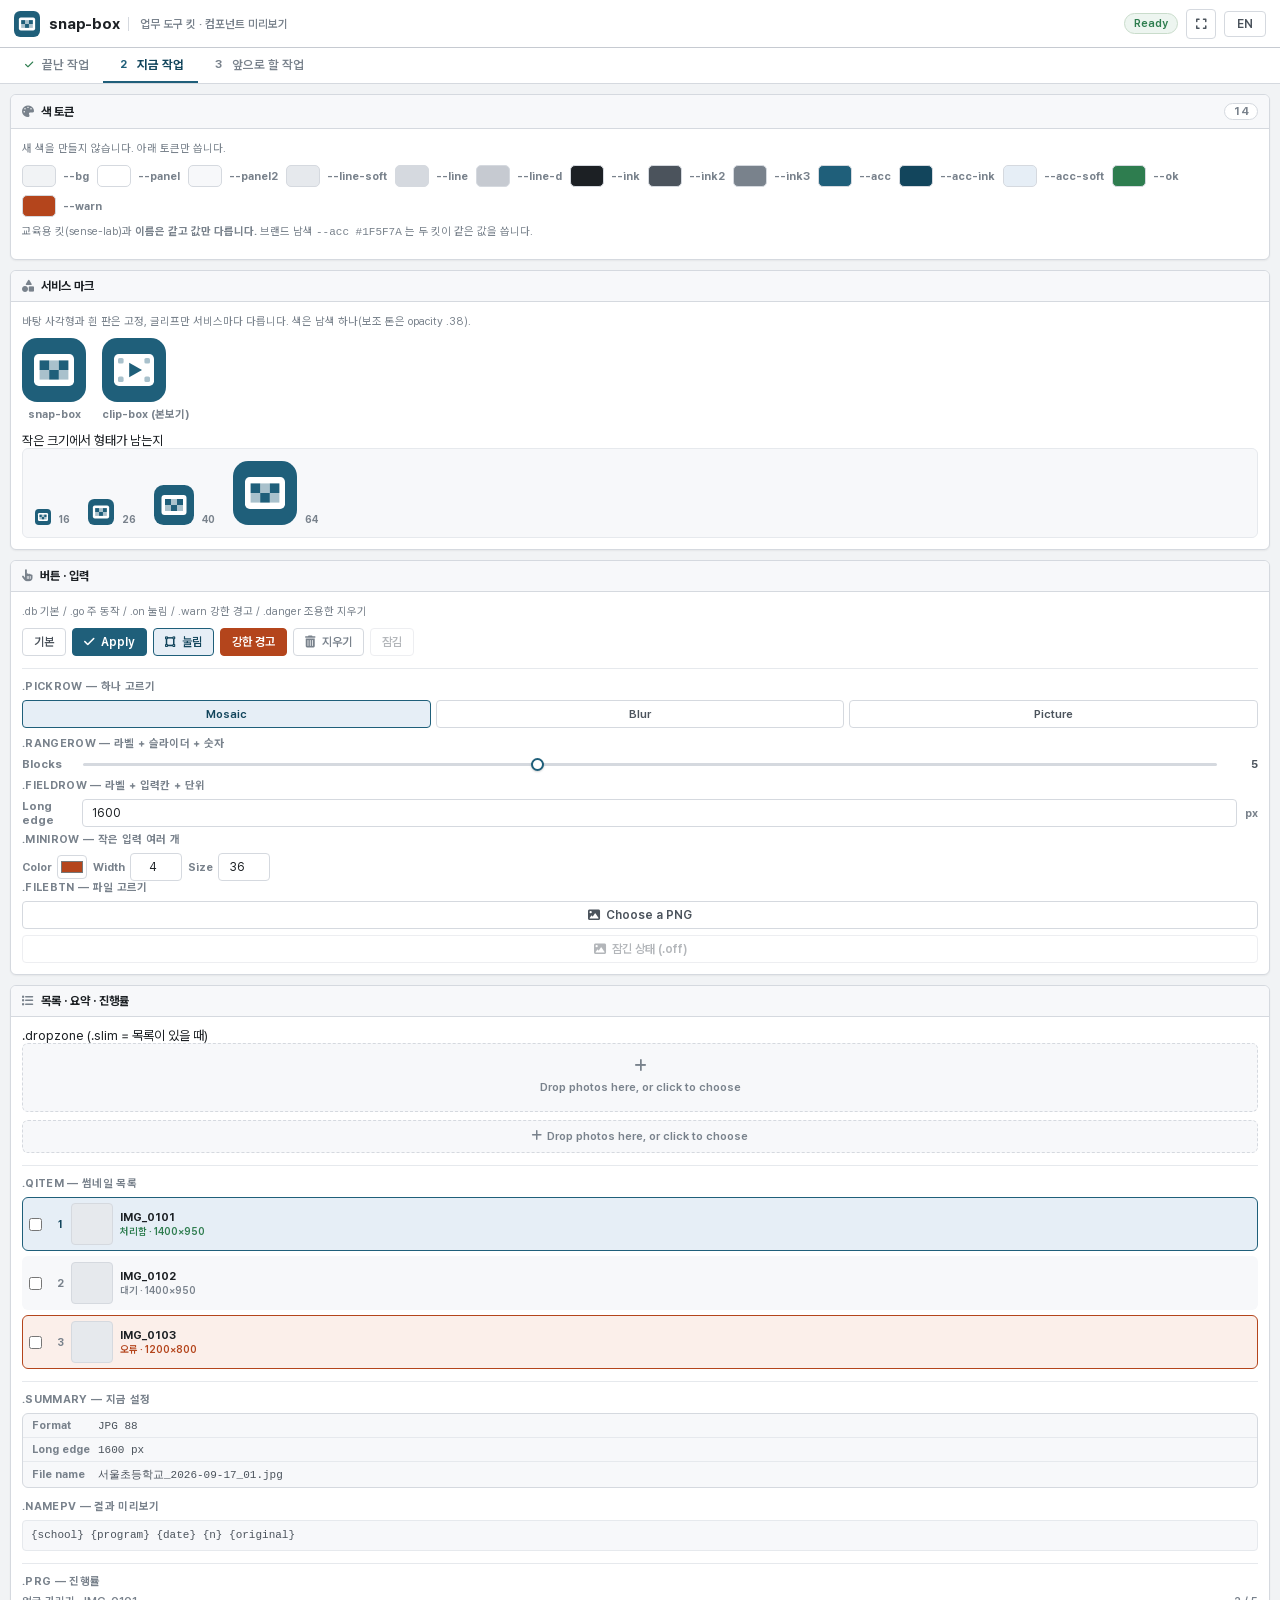
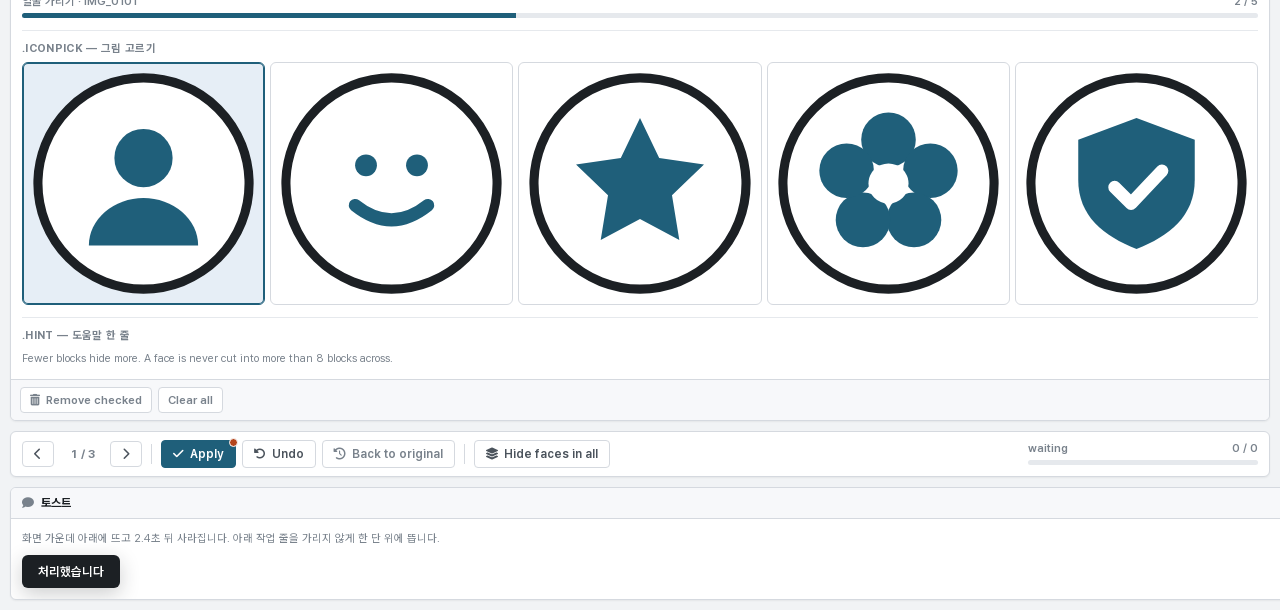
==== commit 25cd044b: "업무 도구 킷 분리 — 같은 집안, 다른 킷 sense-lab 은 학생이 쓰는 교육 도구, snap-box·clip-box 는 교사·담당자가 업무로 쓰는 사무 도구다. 한 회사 제" ====
--- a/design/preview.html
+++ b/design/preview.html
@@ -3,11 +3,11 @@
 <head>
 <meta charset="utf-8">
 <meta name="viewport" content="width=device-width,initial-scale=1">
-<title>snap-box 컴포넌트 미리보기</title>
-<link rel="icon" type="image/png" href="../assets/img/favicon.png">
+<title>업무 도구 킷 — 컴포넌트 미리보기</title>
+<link rel="icon" type="image/svg+xml" href="../assets/img/snap-box-mark.svg">
 <link rel="stylesheet" href="../assets/fonts/pretendard.css">
 <link rel="stylesheet" href="../css/all.min.css">
-<link rel="stylesheet" href="../css/maker-ui.css">
+<link rel="stylesheet" href="../css/maker-tool.css">
 <link rel="stylesheet" href="../css/app.css">
 <style>
   body{height:auto;overflow:auto}
@@ -17,47 +17,73 @@
   .chip{display:flex;align-items:center;gap:7px;font-size:11px;color:var(--ink3);font-weight:700}
   .chip b{display:block;width:34px;height:22px;border-radius:5px;border:1px solid var(--line)}
   .note{font-size:11px;color:var(--ink3);margin:2px 0 10px}
+  .markrow{display:flex;gap:16px;flex-wrap:wrap}
+  .markrow figure{text-align:center}
+  .markrow img{width:64px;height:64px;display:block}
+  .markrow figcaption{font-size:11px;color:var(--ink3);font-weight:700;margin-top:6px}
+  .marksizes{display:flex;align-items:flex-end;gap:8px;background:var(--panel2);
+    border:1px solid var(--line-soft);border-radius:var(--r-m);padding:12px}
+  .marksizes span{font-size:10px;color:var(--ink3);font-weight:700;margin-right:10px}
 </style>
 </head>
 <body>
 
 <header data-tab="preview.html">
-  <h1><img src="../assets/img/maker-logo.png" alt=""><span class="brand-txt">snap-box</span></h1>
-  <span class="brand-sub">컴포넌트 미리보기</span>
+  <h1><img src="../assets/img/snap-box-mark.svg" alt=""><span class="brand-txt">snap-box</span></h1>
+  <span class="brand-sub">업무 도구 킷 · 컴포넌트 미리보기</span>
   <span style="flex:1"></span>
   <span class="badge ok">준비 완료</span>
   <button class="hbtn" type="button"><i class="fa-solid fa-expand"></i></button>
   <button id="langToggle" type="button">EN</button>
 </header>
 
-<div id="steps">
-  <button class="stp done"><span class="cir">1</span>지나온 단계</button>
-  <div class="stpline"></div>
-  <button class="stp on"><span class="cir">2</span>지금 단계</button>
-  <div class="stpline"></div>
-  <button class="stp"><span class="cir">3</span>앞으로 올 단계</button>
-</div>
+<nav class="tabbar">
+  <button class="tab done"><span class="n">1</span>끝난 작업</button>
+  <button class="tab on"><span class="n">2</span>지금 작업</button>
+  <button class="tab"><span class="n">3</span>앞으로 할 작업</button>
+</nav>
 
 <div class="mk-main">
 
   <section class="pan">
-    <div class="ph"><i class="fa-solid fa-palette"></i>색 토큰<span class="ph-count num">12</span></div>
+    <div class="ph"><i class="fa-solid fa-palette"></i>색 토큰<span class="ph-count num">14</span></div>
     <div class="pb">
       <p class="note">새 색을 만들지 않습니다. 아래 토큰만 씁니다.</p>
       <div class="sw">
-        <span class="chip"><b style="background:var(--paper)"></b>--paper</span>
+        <span class="chip"><b style="background:var(--bg)"></b>--bg</span>
         <span class="chip"><b style="background:var(--panel)"></b>--panel</span>
         <span class="chip"><b style="background:var(--panel2)"></b>--panel2</span>
         <span class="chip"><b style="background:var(--line-soft)"></b>--line-soft</span>
         <span class="chip"><b style="background:var(--line)"></b>--line</span>
         <span class="chip"><b style="background:var(--line-d)"></b>--line-d</span>
         <span class="chip"><b style="background:var(--ink)"></b>--ink</span>
+        <span class="chip"><b style="background:var(--ink2)"></b>--ink2</span>
         <span class="chip"><b style="background:var(--ink3)"></b>--ink3</span>
         <span class="chip"><b style="background:var(--acc)"></b>--acc</span>
         <span class="chip"><b style="background:var(--acc-ink)"></b>--acc-ink</span>
         <span class="chip"><b style="background:var(--acc-soft)"></b>--acc-soft</span>
         <span class="chip"><b style="background:var(--ok)"></b>--ok</span>
         <span class="chip"><b style="background:var(--warn)"></b>--warn</span>
+      </div>
+      <p class="note">교육용 킷(sense-lab)과 <b>이름은 같고 값만 다릅니다.</b>
+        브랜드 남색 <code>--acc #1F5F7A</code> 는 두 킷이 같은 값을 씁니다.</p>
+    </div>
+  </section>
+
+  <section class="pan">
+    <div class="ph"><i class="fa-solid fa-shapes"></i>서비스 마크</div>
+    <div class="pb">
+      <p class="note">바탕 사각형과 흰 판은 고정, 글리프만 서비스마다 다릅니다. 색은 남색 하나(보조 톤은 opacity .38).</p>
+      <div class="markrow">
+        <figure><img src="../assets/img/snap-box-mark.svg" alt=""><figcaption>snap-box</figcaption></figure>
+        <figure><img src="mark/clip-box-mark.svg" alt=""><figcaption>clip-box (본보기)</figcaption></figure>
+      </div>
+      <div class="st" style="margin-top:12px">작은 크기에서 형태가 남는지</div>
+      <div class="marksizes">
+        <img src="../assets/img/snap-box-mark.svg" style="height:16px" alt=""><span>16</span>
+        <img src="../assets/img/snap-box-mark.svg" style="height:26px" alt=""><span>26</span>
+        <img src="../assets/img/snap-box-mark.svg" style="height:40px" alt=""><span>40</span>
+        <img src="../assets/img/snap-box-mark.svg" style="height:64px" alt=""><span>64</span>
       </div>
     </div>
   </section>
@@ -175,7 +201,14 @@
   </div>
 </div>
 
-<div id="toast" class="on">토스트 — 2.4초 뒤 사라집니다</div>
+<!-- 토스트는 실제로는 화면 아래 고정이지만, 이 장에서는 내용을 가리지 않게 제자리에 둔다 -->
+<section class="pan" style="margin:0 10px 10px">
+  <div class="ph"><i class="fa-solid fa-comment"></i>토스트</div>
+  <div class="pb">
+    <p class="note">화면 가운데 아래에 뜨고 2.4초 뒤 사라집니다. 아래 작업 줄을 가리지 않게 한 단 위에 뜹니다.</p>
+    <div class="toast on" style="position:static;transform:none;display:inline-block;max-width:none">처리했습니다</div>
+  </div>
+</section>
 
 <script src="../js/i18n.js"></script>
 <script src="../js/convert.js"></script>
--- a/css/maker-tool.css
+++ b/css/maker-tool.css
@@ -0,0 +1,336 @@
+/* ═══════════════════════════════════════════════════════════════════
+   더 메이커 업무 도구 UI — snap-box · clip-box 공통 킷 (단일 파일)
+   ═══════════════════════════════════════════════════════════════════
+   교육용 킷(sense-lab `design/maker-ui.css`, "학습지" 테마)의 자매 킷이다.
+   같은 집안으로 보이되, 학습지 장식은 걷어내고 업무 화면의 밀도로 맞춘다.
+
+     계승  브랜드 남색(--acc #1F5F7A), Pretendard, 헤더 구성,
+           클래스 이름 전부(.db .inp .pan .hint .sec2 .prg .badge .dropzone …),
+           토큰 이름 전부(--bg --panel --line --ink --acc …)
+     교체  미색 종이·점무늬 → 무지 회백면 / 갈색 괘선 → 회색 테두리
+           명조 서비스명 → Pretendard / 단계 원형 번호 → 업무용 탭
+           둥근 모서리 6~12px → 4~6px / 글자·여백 한 단계 촘촘하게
+
+   토큰 이름이 교육용 킷과 같으므로, 서비스는 CSS 한 줄만 바꿔 결을 고른다.
+     교육용:  <link rel="stylesheet" href="css/maker-ui.css">
+     업무용:  <link rel="stylesheet" href="css/maker-tool.css">
+
+   구성 (위에서 아래로):
+     1. 색·글꼴 토큰        5. 목록 · 표 · 놓는 자리
+     2. 기본 리셋·배경      6. 진행률 · 요약 · 아래 작업 줄
+     3. 헤더 · 작업 탭      7. 토스트 · 처리 중
+     4. 3단 패널 · 버튼 · 입력  8. 반응형
+
+   지켜야 할 것:
+     · 새 색을 만들지 않는다. 아래 토큰만 쓴다.
+     · 그라디언트 장식·이모지 장식·새 폰트 금지.
+     · 아이콘은 Font Awesome 6 Free Solid(`fa-solid`)만 쓴다.
+     · 자산 경로는 전부 상대경로 (하위 경로 배포 대비).
+   ─────────────────────────────────────────────────────────────────── */
+
+/* ── 1. 색·글꼴 토큰 : 무지 회백면 + 브랜드 남색 ── */
+:root{
+  --bg:        #F1F3F5;   /* 전체 배경 (무늬 없음) */
+  --panel:     #FFFFFF;   /* 패널·카드 */
+  --panel2:    #F7F8FA;   /* 패널 안 옅은 면·머리줄 */
+  --line:      #D5D9DF;   /* 테두리 */
+  --line-soft: #E6E9ED;   /* 구분선 */
+  --line-d:    #C6CAD1;   /* 진한 경계 (헤더 아래, 표 머리) */
+  --ink:       #1C2024;   /* 본문 */
+  --ink2:      #4B535C;   /* 보조 본문 */
+  --ink3:      #79828C;   /* 힌트·라벨 */
+  --acc:       #1F5F7A;   /* 브랜드 남색 — 교육용 킷과 같은 값 */
+  --acc-ink:   #12455C;
+  --acc-soft:  #E6EEF6;   /* 고른 면 */
+  --ok:        #2E7D4F;   /* 끝남·통과 */
+  --ok-soft:   #EDF5F0;
+  --warn:      #B4451C;   /* 경고·지우기 */
+  --warn-soft: #FBEFEA;
+
+  --r-s: 4px; --r-m: 6px;
+  --shadow: 0 1px 2px rgba(28,32,36,.06);
+  --mono: ui-monospace,'SF Mono','Cascadia Mono',Consolas,monospace;
+  --sans: 'Pretendard Variable',Pretendard,-apple-system,'Segoe UI',sans-serif;
+}
+
+/* ── 2. 기본 리셋 · 배경 ── */
+*{box-sizing:border-box;margin:0;padding:0}
+[hidden]{display:none !important}
+body{
+  background:var(--bg);
+  color:var(--ink);font-family:var(--sans);font-size:13px;
+  display:flex;flex-direction:column;height:100vh;overflow:hidden;
+  -webkit-font-smoothing:antialiased;word-break:keep-all;
+}
+.num{font-variant-numeric:tabular-nums}
+.mono{font-family:var(--mono);font-size:11px}
+::-webkit-scrollbar{width:9px;height:9px}
+::-webkit-scrollbar-track{background:transparent}
+::-webkit-scrollbar-thumb{background:var(--line);border-radius:999px;
+  border:2px solid transparent;background-clip:padding-box}
+::-webkit-scrollbar-thumb:hover{background:var(--line-d);background-clip:padding-box}
+
+/* ── 3. 헤더 : 흰 바 + 아래 경계선. 서비스명은 Pretendard ── */
+header{
+  background:var(--panel);border-bottom:1px solid var(--line-d);
+  padding:0 14px;height:48px;
+  display:flex;align-items:center;gap:8px;flex-shrink:0;
+}
+header h1{
+  display:flex;align-items:center;gap:9px;height:100%;
+  font-size:15px;font-weight:700;letter-spacing:-.01em;color:var(--ink);
+}
+header h1 img{height:26px;width:auto;display:block}
+header .brand-sub{
+  font-size:11.5px;color:var(--ink3);font-weight:600;
+  padding-left:11px;border-left:1px solid var(--line);white-space:nowrap;
+}
+
+/* 하위 페이지 탭 (헤더 안) */
+.navlink{
+  background:transparent;border:none;border-bottom:2px solid transparent;border-radius:0;
+  color:var(--ink2);padding:5px 11px;font-size:12.5px;font-weight:600;
+  text-decoration:none;white-space:nowrap;display:inline-flex;align-items:center;gap:6px;
+  transition:all .12s;cursor:pointer;
+}
+.navlink:hover{color:var(--ink)}
+.navlink.on,.navlink[aria-current]{border-bottom-color:var(--acc);color:var(--acc-ink)}
+
+/* 상태 배지 */
+.badge{font-size:11px;font-weight:600;padding:3px 9px;border-radius:999px;
+  background:var(--panel2);border:1px solid var(--line);color:var(--ink3);white-space:nowrap}
+.badge.ok{color:var(--ok);background:var(--ok-soft);border-color:#C9DCCB}
+
+/* 헤더 아이콘 버튼 */
+.hbtn{display:inline-flex;align-items:center;justify-content:center;width:30px;height:30px;
+  border:1px solid var(--line);border-radius:var(--r-s);background:var(--panel);color:var(--ink2);
+  font-size:12px;cursor:pointer;transition:all .12s;flex-shrink:0}
+.hbtn:hover{border-color:var(--acc);color:var(--acc-ink);background:var(--acc-soft)}
+
+/* 한/영 토글 (헤더 맨 오른쪽) */
+#langToggle,.lang-toggle{
+  border:1px solid var(--line);background:var(--panel);color:var(--ink2);
+  border-radius:var(--r-s);padding:6px 10px;font-size:12px;font-weight:600;
+  min-width:42px;text-align:center;line-height:1;font-family:inherit;cursor:pointer;transition:all .12s;
+}
+#langToggle:hover{border-color:var(--acc);color:var(--acc-ink);background:var(--acc-soft)}
+
+/* ── 4. 작업 탭 · 3단 패널 ──
+   교육용 킷의 `.steps`(원형 번호 + 잇는 선)를 업무용 밑줄 탭으로 바꾼 것.
+   같은 자리에서 같은 일(도구 바꾸기)을 한다. 끝난 단계는 번호가 초록으로 바뀐다. */
+.tabbar{display:flex;align-items:stretch;background:var(--panel);
+  border-bottom:1px solid var(--line);flex-shrink:0;overflow-x:auto;padding:0 8px;
+  scrollbar-width:none}
+.tabbar::-webkit-scrollbar{display:none}
+.tabbar .tab{
+  display:inline-flex;align-items:center;gap:7px;flex-shrink:0;
+  background:none;border:0;border-bottom:2px solid transparent;border-radius:0;
+  padding:9px 14px;font-family:inherit;font-size:12.5px;font-weight:600;
+  color:var(--ink3);cursor:pointer;white-space:nowrap;transition:color .12s;
+}
+.tabbar .tab:hover{color:var(--ink)}
+.tabbar .tab.on{color:var(--acc-ink);border-bottom-color:var(--acc);font-weight:700}
+.tabbar .tab .n{font-size:11px;font-weight:700;color:var(--ink3);
+  font-variant-numeric:tabular-nums;min-width:13px;text-align:center;transition:color .12s}
+.tabbar .tab.on .n{color:var(--acc)}
+.tabbar .tab.done .n{color:var(--ok)}
+.tabbar .tab.done .n::before{content:'\f00c';font-family:'Font Awesome 6 Free';font-weight:900;font-size:9.5px}
+.tabbar .tab.done .n{font-size:0}
+
+/* 본문: 가운데가 넓은 3단 */
+.mk-main{flex:1;min-height:0;display:flex;gap:10px;padding:10px;background:var(--bg)}
+.pan{background:var(--panel);border:1px solid var(--line);border-radius:var(--r-m);
+  display:flex;flex-direction:column;min-width:0;overflow:hidden;box-shadow:var(--shadow)}
+.pan > .ph{display:flex;align-items:center;gap:7px;padding:8px 11px;font-size:12px;font-weight:700;
+  color:var(--ink);background:var(--panel2);border-bottom:1px solid var(--line);flex-shrink:0}
+.pan > .ph i{color:var(--ink3)}
+.pan > .pb{padding:11px;overflow-y:auto;flex:1}
+.pan > .pf{display:flex;align-items:center;gap:6px;padding:7px 9px;
+  border-top:1px solid var(--line);flex-shrink:0;background:var(--panel2)}
+.pan > .pf .db{font-size:11.5px;padding:5px 9px}
+.pan-side{width:236px;flex-shrink:0}    /* 왼쪽 */
+.pan-wide{flex:1}                       /* 가운데 */
+.pan-out{width:308px;flex-shrink:0}     /* 오른쪽 */
+
+/* 패널 머리줄 부속 */
+.ph-count{margin-left:auto;background:var(--panel);border:1px solid var(--line);
+  border-radius:999px;padding:1px 8px;font-size:11px;color:var(--ink3);font-weight:700}
+.ph-meta{font-size:11px;color:var(--ink3);font-weight:600}
+.ph-sp{flex:1}
+
+.pb-label{font-size:11px;font-weight:700;color:var(--ink3);margin-bottom:6px}
+.hint{font-size:11px;color:var(--ink3);margin-top:8px;line-height:1.6}
+.sec2{border-top:1px solid var(--line-soft);margin-top:12px;padding-top:11px}
+.sec2 .st{font-size:11px;font-weight:700;color:var(--ink3);margin-bottom:7px;
+  text-transform:uppercase;letter-spacing:.03em}
+
+/* ── 버튼 ── */
+.row{display:flex;gap:6px}
+.db{display:inline-flex;align-items:center;gap:6px;border:1px solid var(--line);
+  background:var(--panel);color:var(--ink2);border-radius:var(--r-s);padding:6px 11px;
+  font-size:12px;font-weight:600;cursor:pointer;font-family:inherit;transition:all .12s;
+  -webkit-user-select:none;user-select:none;touch-action:manipulation;white-space:nowrap}
+.db:hover{border-color:var(--acc);color:var(--acc-ink);background:var(--acc-soft)}
+.db:active{transform:translateY(.5px)}
+.db:disabled{opacity:.42;cursor:default;border-color:var(--line);
+  color:var(--ink2);background:var(--panel);transform:none}
+.db.on{background:var(--acc-soft);border-color:var(--acc);color:var(--acc-ink)}   /* 토글 눌림 */
+.db.go{background:var(--acc);color:#fff;border-color:var(--acc)}                  /* 주 동작 */
+.db.go:hover{background:var(--acc-ink);border-color:var(--acc-ink);color:#fff}
+.db.go:disabled{background:var(--acc);border-color:var(--acc);color:#fff}
+.db.warn{background:var(--warn);color:#fff;border-color:var(--warn)}              /* 강한 경고 */
+.db.warn:hover{background:#9C3C18;border-color:#9C3C18;color:#fff}
+.db.danger{color:var(--ink3)}                                                     /* 조용한 지우기 */
+.db.danger:hover{border-color:var(--warn);color:var(--warn);background:var(--warn-soft)}
+
+/* ── 입력 ── */
+.inp{flex:1;min-width:0;border:1px solid var(--line);background:var(--panel);
+  border-radius:var(--r-s);padding:6px 9px;font-size:12px;font-family:inherit;
+  color:var(--ink);outline:none;transition:border-color .12s}
+.inp:focus{border-color:var(--acc);box-shadow:0 0 0 2px var(--acc-soft)}
+input[type=range]{width:100%;height:3px;-webkit-appearance:none;appearance:none;
+  background:var(--line);border-radius:999px;outline:none;cursor:pointer}
+input[type=range]::-webkit-slider-thumb{-webkit-appearance:none;width:13px;height:13px;
+  background:var(--panel);border:2.5px solid var(--acc);border-radius:50%;
+  box-shadow:0 1px 2px rgba(28,32,36,.2);transition:transform .1s}
+input[type=range]:hover::-webkit-slider-thumb{transform:scale(1.14)}
+input[type=file]{display:none}
+
+/* 라벨 + 슬라이더 + 숫자 한 줄 */
+.rangerow{display:flex;align-items:center;gap:9px;margin-bottom:8px}
+.rangerow label{flex-shrink:0;width:52px;font-size:11.5px;color:var(--ink3);font-weight:700}
+.rangerow input[type=range]{flex:1}
+.rangerow output{flex-shrink:0;width:32px;text-align:right;font-size:11px;
+  color:var(--ink2);font-weight:700}
+
+/* 라벨 + 입력칸 (+단위) 한 줄 */
+.fieldrow{display:flex;align-items:center;gap:8px;margin-bottom:6px}
+.fieldrow label{flex-shrink:0;width:52px;font-size:11.5px;color:var(--ink3);font-weight:700}
+.fieldrow .unit{flex-shrink:0;font-size:11px;color:var(--ink3);font-weight:700}
+
+/* 작은 입력 여러 개 */
+.minirow{flex-wrap:wrap}
+.mini{display:flex;align-items:center;gap:5px;font-size:11px;color:var(--ink3);font-weight:700}
+.mini .inp{width:52px;flex:none;text-align:right}
+.mini input[type=color]{width:30px;height:24px;padding:1px;border:1px solid var(--line);
+  border-radius:var(--r-s);background:var(--panel);cursor:pointer}
+
+/* 여러 개 중 하나 고르기 (.db 를 붙여 쓴다) */
+.pickrow{display:flex;gap:5px;margin-bottom:9px;flex-wrap:wrap}
+.pickrow .db{flex:1;justify-content:center;padding:6px;font-size:11.5px;min-width:56px}
+
+/* 파일 고르기 — input[type=file] 은 숨기고 label 로 받는다. 잠글 때는 .off */
+.filebtn{justify-content:center;width:100%;cursor:pointer}
+.filebtn.off{opacity:.42;cursor:default}
+.filebtn.off:hover{border-color:var(--line);color:var(--ink2);background:var(--panel)}
+
+/* ── 5. 목록 · 표 · 놓는 자리 ── */
+/* 고르는 카드 */
+.cls,.mradio{border:1px solid var(--line);border-radius:var(--r-m);padding:8px 10px;margin-top:6px;
+  cursor:pointer;transition:all .12s;display:block;background:var(--panel)}
+.cls:hover,.mradio:hover{border-color:var(--acc)}
+.cls.on,.mradio.on{border-color:var(--acc);background:var(--acc-soft)}
+
+/* 얇은 목록 줄 */
+.saved{display:flex;align-items:center;gap:6px;padding:6px 9px;border-radius:var(--r-s);
+  background:var(--panel2);margin-bottom:5px;font-size:11.5px}
+.saved .nm{flex:1;font-weight:700;color:var(--ink);overflow:hidden;text-overflow:ellipsis;white-space:nowrap}
+.saved .mt{color:var(--ink3);flex-shrink:0;font-size:10.5px}
+
+/* 표 */
+.mk-table{width:100%;border-collapse:collapse;font-size:12px}
+.mk-table th{text-align:left;font-size:11px;color:var(--ink3);font-weight:700;padding:7px 9px;
+  border-bottom:1px solid var(--line-d);background:var(--panel2)}
+.mk-table td{padding:7px 9px;border-bottom:1px solid var(--line-soft);color:var(--ink2);vertical-align:middle}
+.mk-table td.nm{font-weight:700;color:var(--ink)}
+
+/* 파일 놓는 곳 */
+.dropzone{border:1.5px dashed var(--line);border-radius:var(--r-m);padding:14px 10px;text-align:center;
+  color:var(--ink3);font-size:11.5px;font-weight:600;line-height:1.7;transition:all .15s;cursor:pointer;
+  background:var(--panel2)}
+.dropzone i{font-size:14px;color:var(--ink3)}
+.dropzone:hover,.dropzone.over{border-color:var(--acc);color:var(--acc-ink);background:var(--acc-soft)}
+.dropzone:hover i,.dropzone.over i{color:var(--acc-ink)}
+.dropzone.slim{padding:8px 10px;line-height:1.3}     /* 목록이 찼을 때 */
+.dropzone.slim br{display:none}
+.dropzone.slim i{margin-right:5px;font-size:12px}
+
+/* ── 6. 진행률 · 요약 · 아래 작업 줄 ── */
+.prg .lb{display:flex;justify-content:space-between;gap:8px;font-size:11px;color:var(--ink3);
+  font-weight:600;margin-bottom:5px}
+.prg .lb span:first-child{overflow:hidden;text-overflow:ellipsis;white-space:nowrap}
+.track{height:5px;border-radius:999px;background:var(--line-soft);overflow:hidden}
+.fill{height:100%;width:0;background:var(--acc);transition:width .2s}
+
+/* 지금 설정 요약표 */
+.summary{border:1px solid var(--line);border-radius:var(--r-m);background:var(--panel2);overflow:hidden}
+.summary .srow{display:flex;align-items:baseline;gap:8px;padding:5px 9px;
+  border-bottom:1px solid var(--line-soft)}
+.summary .srow:last-child{border-bottom:0}
+.summary .sk{flex-shrink:0;width:58px;font-size:11px;color:var(--ink3);font-weight:700}
+.summary .sv{flex:1;min-width:0;color:var(--ink2);overflow-wrap:anywhere}
+
+/* 결과 미리보기 한 줄 (등폭) */
+.namepv{margin-top:6px;padding:6px 8px;border-radius:var(--r-s);
+  background:var(--panel2);border:1px solid var(--line-soft);
+  color:var(--ink2);overflow-wrap:anywhere;line-height:1.55}
+
+/* 3단 패널 아래 작업 줄 */
+.mk-bar{display:flex;align-items:center;gap:6px;flex-shrink:0;
+  margin:0 10px 10px;padding:8px 11px;
+  background:var(--panel);border:1px solid var(--line);border-radius:var(--r-m);box-shadow:var(--shadow)}
+.mk-bar .bar-div{width:1px;height:20px;background:var(--line);margin:0 3px;flex-shrink:0}
+.mk-bar .bar-sp{flex:1}
+.mk-bar .prg{width:230px;flex-shrink:0}
+/* 아직 굽지 않은 변경이 있을 때 주 동작에 붙이는 표시 */
+.mk-bar .db.pending{position:relative}
+.mk-bar .db.pending::after{content:'';position:absolute;top:-3px;right:-3px;
+  width:7px;height:7px;border-radius:50%;background:var(--warn);border:1.5px solid var(--panel)}
+
+/* ── 7. 토스트 · 처리 중 ── */
+#toast,.toast{position:fixed;left:50%;bottom:78px;transform:translateX(-50%);z-index:200;
+  background:var(--ink);color:#fff;font-size:12.5px;font-weight:600;padding:9px 16px;
+  border-radius:var(--r-m);box-shadow:0 6px 20px rgba(28,32,36,.22);
+  opacity:0;pointer-events:none;transition:opacity .2s;max-width:70vw;text-align:center}
+#toast.on,.toast.on{opacity:1}
+
+#busy{position:fixed;inset:0;z-index:300;background:rgba(241,243,245,.74);
+  display:flex;align-items:center;justify-content:center}
+.busy-box{display:flex;align-items:center;gap:11px;background:var(--panel);
+  border:1px solid var(--line);border-radius:var(--r-m);padding:12px 19px;
+  box-shadow:0 6px 20px rgba(28,32,36,.14);font-size:12.5px;font-weight:700;color:var(--ink2)}
+.busy-mark{width:16px;height:16px;border:2.5px solid var(--line-soft);
+  border-top-color:var(--acc);border-radius:50%;animation:busyspin .8s linear infinite}
+@keyframes busyspin{to{transform:rotate(360deg)}}
+
+/* ── 8. 반응형 ── */
+@media (max-width:1180px){
+  .pan-side{width:208px}
+  .pan-out{width:280px}
+  .mk-bar{flex-wrap:wrap}
+  .mk-bar .prg{width:100%;order:9}
+}
+@media (max-width:1100px){
+  html,body{overflow:auto;height:auto;min-height:100vh}
+  .mk-main{flex-direction:column}
+  .pan-side,.pan-out{width:100%}
+  .mk-bar{margin:0 8px 8px}
+}
+@media (max-width:700px){
+  body{font-size:14.5px}
+  header{padding:0 10px;gap:6px;overflow-x:auto;scrollbar-width:none}
+  header::-webkit-scrollbar{display:none}
+  header h1{font-size:15.5px;flex-shrink:0}
+  header .brand-sub{display:none}
+  .tabbar .tab{font-size:13.5px;padding:10px 13px}
+  .pan > .ph{font-size:13.5px;padding:10px 11px}
+  .db{font-size:13.5px;padding:8px 12px}
+  .inp,select.inp{font-size:16px;padding:8px 10px}   /* iOS 포커스 확대 방지 */
+  .hint{font-size:12.5px;line-height:1.65}
+  .rangerow label,.fieldrow label{width:64px;font-size:13px}
+  .rangerow output{font-size:12.5px;width:38px}
+  .pickrow .db{font-size:13px}
+  .namepv,.mono{font-size:12.5px}
+  input[type=range]::-webkit-slider-thumb{width:19px;height:19px}
+  #toast,.toast{font-size:13.5px}
+}
--- a/css/app.css
+++ b/css/app.css
@@ -1,72 +1,31 @@
 /* ═══════════════════════════════════════════════════════════════════
-   snap-box 전용 스타일 — css/maker-ui.css 뒤에 얹는다
+   snap-box 전용 스타일 — css/maker-tool.css 뒤에 얹는다
    ═══════════════════════════════════════════════════════════════════
    규칙 (design/README.md):
-     · 새 색·새 폰트를 만들지 않는다. maker-ui.css 의 토큰만 쓴다.
-     · maker-ui 에 있는 컴포넌트(.db .inp .pan .hint .sec2 .prg .badge …)를
-       먼저 찾아 쓰고, 없을 때만 여기에 만든다.
-     · 여기서 새로 만든 것 중 자매 서비스도 쓸 만한 것은
-       design/README.md 의 "킷에 올릴 후보" 에 적어 둔다.
+     · 새 색·새 폰트를 만들지 않는다. 킷의 토큰만 쓴다.
+     · 킷에 있는 것(.db .inp .pan .hint .sec2 .prg .badge .dropzone
+       .rangerow .fieldrow .pickrow .filebtn .summary .namepv .mk-bar …)을
+       먼저 찾아 쓰고, snap-box 에만 있는 것만 여기에 만든다.
+     · 자매 서비스도 쓸 만한 것이 생기면 킷(css/maker-tool.css)으로 옮긴다.
+
+   여기 남은 것: 사진 목록 줄 · 미리보기 무대 · 얼굴 대체 그림 고르기.
+   전부 "사진을 다루는 서비스" 에만 필요한 것들이다.
    ─────────────────────────────────────────────────────────────────── */
 
-[hidden]{display:none !important}
-.mono{font-family:var(--mono);font-size:11px}
+/* ── 왼쪽: 사진 목록 ───────────────────────────────────── */
+#queueList{margin-top:10px}
 
-/* ── 헤더 보강 ──────────────────────────────────────────────
-   .hbtn 은 sense-lab css/ui.css 에 있고 maker-ui.css 에는 빠져 있다.
-   킷에 올릴 후보. 값은 sense-lab 원본 그대로.                      */
-.hbtn{display:inline-flex;align-items:center;justify-content:center;width:34px;height:34px;
-  border:1px solid var(--line);border-radius:999px;background:var(--panel);color:var(--ink2);
-  font-size:13px;cursor:pointer;transition:all .12s;flex-shrink:0}
-.hbtn:hover{border-color:var(--acc);color:var(--acc-ink);background:var(--acc-soft)}
-
-header .brand-sub{font-size:11.5px;color:var(--ink3);font-weight:600;
-  padding-left:11px;border-left:1px solid var(--line-soft);white-space:nowrap}
-header .badge{white-space:nowrap}
-
-/* ── 단계 표시: 눌러서 도구를 바꾼다 ──────────────────────── */
-#steps{gap:0}
-button.stp{background:none;border:0;font-family:inherit;cursor:pointer;padding:3px 4px;border-radius:6px}
-button.stp:hover{color:var(--acc-ink)}
-button.stp:hover .cir{background:var(--acc)}
-.stp.done .cir::before{content:'\f00c';font-family:'Font Awesome 6 Free';font-weight:900;font-size:9px}
-.stp.done .cir{font-size:0}
-
-/* ── 패널 바닥 ─────────────────────────────────────────────
-   maker-ui 는 .ph(머리) + .pb(몸) 만 있다. 바닥 줄은 여기서 만든다.
-   킷에 올릴 후보.                                                  */
-.pan > .pf{display:flex;align-items:center;gap:6px;padding:8px 10px;
-  border-top:1px solid var(--line-soft);flex-shrink:0;background:var(--panel2)}
-.pan > .pf .db{font-size:11.5px;padding:5px 9px}
-
-.ph-count{margin-left:auto;background:var(--panel2);border:1px solid var(--line-soft);
-  border-radius:999px;padding:1px 8px;font-size:11px;color:var(--ink3);font-weight:700}
-.ph-meta{font-size:11px;color:var(--ink3);font-weight:600}
-.ph-sp{flex:1}
-.pan > .ph #stageName{overflow:hidden;text-overflow:ellipsis;white-space:nowrap;max-width:280px}
-
-/* ── 왼쪽: 사진 목록 ───────────────────────────────────── */
-.pan-side{width:236px}
-.dropzone{margin-top:0;padding:14px 10px;font-size:11.5px;line-height:1.7}
-.dropzone i{font-size:14px;color:var(--ink3)}
-.dropzone:hover i,.dropzone.over i{color:var(--acc-ink)}
-
-/* 사진이 들어오면 놓는 자리를 한 줄로 줄여 목록에 자리를 내준다 */
-.dropzone.slim{padding:8px 10px;font-size:11.5px;line-height:1.3}
-.dropzone.slim br{display:none}
-.dropzone.slim i{margin-right:5px;font-size:12px}
-
-#queueList{margin-top:10px}
 .qitem{display:flex;align-items:center;gap:7px;padding:5px 6px;margin-bottom:5px;
-  border:1px solid transparent;border-radius:8px;background:var(--panel2);cursor:pointer;transition:all .12s}
+  border:1px solid transparent;border-radius:var(--r-m);background:var(--panel2);
+  cursor:pointer;transition:all .12s}
 .qitem:hover{border-color:var(--line)}
 .qitem.on{border-color:var(--acc);background:var(--acc-soft)}
-.qitem.bad{border-color:var(--warn)}
+.qitem.bad{border-color:var(--warn);background:var(--warn-soft)}
 .qitem input[type=checkbox]{flex-shrink:0;accent-color:var(--acc);width:13px;height:13px;margin:0}
 .qitem .idx{flex-shrink:0;width:15px;text-align:right;font-size:10.5px;font-weight:700;color:var(--ink3)}
 .qitem.on .idx{color:var(--acc-ink)}
-.qitem .th{width:42px;height:42px;flex-shrink:0;border-radius:5px;object-fit:cover;
-  background:var(--line-soft);border:1px solid var(--line-soft)}
+.qitem .th{width:42px;height:42px;flex-shrink:0;border-radius:var(--r-s);object-fit:cover;
+  background:var(--line-soft);border:1px solid var(--line)}
 .qitem .meta{min-width:0;flex:1}
 .qitem .nm{font-size:11px;font-weight:700;color:var(--ink);
   overflow:hidden;text-overflow:ellipsis;white-space:nowrap}
@@ -74,123 +33,43 @@
 .qitem .mt.done{color:var(--ok)}
 .qitem .mt.bad{color:var(--warn)}
 
-/* ── 가운데: 미리보기 ──────────────────────────────────── */
+/* ── 가운데: 미리보기 무대 ─────────────────────────────── */
+.pan > .ph #stageName{overflow:hidden;text-overflow:ellipsis;white-space:nowrap;max-width:280px}
+
 .pb-stage{padding:0;overflow:hidden;position:relative;
-  display:flex;align-items:center;justify-content:center;background:var(--panel2)}
+  display:flex;align-items:center;justify-content:center;background:var(--bg)}
 .pb-stage .canvas-container{margin:auto}
-/* 사진 경계를 종이 바탕과 구분해 준다 */
-.pb-stage canvas{box-shadow:0 0 0 1px var(--line-soft),0 2px 10px rgba(74,63,46,.10)}
+/* 사진 경계를 바탕과 구분해 준다 */
+.pb-stage canvas{box-shadow:0 0 0 1px var(--line),0 2px 10px rgba(28,32,36,.10)}
 /* 칸 그리기 중에는 커서로 알려 준다 */
 .pb-stage.drawing canvas{cursor:crosshair}
 
 #stageEmpty{position:absolute;inset:0;display:flex;flex-direction:column;
   align-items:center;justify-content:center;gap:9px;text-align:center;padding:24px;pointer-events:none}
-#stageEmpty i{font-size:26px;color:var(--line)}
+#stageEmpty i{font-size:26px;color:var(--line-d)}
 #stageEmpty p{font-size:12.5px;font-weight:700;color:var(--ink2);max-width:360px;line-height:1.6}
 #stageEmpty span{font-size:11.5px;color:var(--ink3)}
 
-/* ── 아래 작업 줄 (.mk-bar) ────────────────────────────────
-   3단 패널 아래 한 줄. 도구형 서비스 공용 — 킷에 올릴 후보.        */
-.mk-bar{display:flex;align-items:center;gap:6px;flex-shrink:0;
-  margin:0 12px 4px;padding:8px 11px;
-  background:var(--panel);border:1px solid var(--line);border-radius:10px}
-.mk-bar .bar-div{width:1px;height:20px;background:var(--line-soft);margin:0 3px;flex-shrink:0}
-.mk-bar .bar-sp{flex:1}
 .mk-bar #posLabel{font-size:11.5px;color:var(--ink3);font-weight:700;min-width:44px;text-align:center}
-.mk-bar .prg{width:230px;flex-shrink:0}
 
-/* ── 오른쪽: 도구 ──────────────────────────────────────── */
-.pan-out{width:308px}
-
-/* 라벨 + 슬라이더 + 숫자 한 줄 */
-.rangerow{display:flex;align-items:center;gap:9px;margin-bottom:8px}
-.rangerow label{flex-shrink:0;width:52px;font-size:11.5px;color:var(--ink3);font-weight:700}
-.rangerow input[type=range]{flex:1}
-.rangerow output{flex-shrink:0;width:32px;text-align:right;font-size:11px;
-  color:var(--ink2);font-weight:700}
-
-/* 라벨 + 입력칸 한 줄 */
-.fieldrow{display:flex;align-items:center;gap:8px;margin-bottom:6px}
-.fieldrow label{flex-shrink:0;width:52px;font-size:11.5px;color:var(--ink3);font-weight:700}
-.fieldrow .unit{flex-shrink:0;font-size:11px;color:var(--ink3);font-weight:700}
-.minirow{flex-wrap:wrap}
-.mini{display:flex;align-items:center;gap:5px;font-size:11px;color:var(--ink3);font-weight:700}
-.mini .inp{width:52px;flex:none;text-align:right}
-.mini input[type=color]{width:30px;height:24px;padding:1px;border:1px solid var(--line);
-  border-radius:var(--r-s);background:var(--panel);cursor:pointer}
-
-/* 여러 개 중 하나 고르기 — .db 를 붙여 쓴다 */
-.pickrow{display:flex;gap:5px;margin-bottom:9px;flex-wrap:wrap}
-.pickrow .db{flex:1;justify-content:center;padding:6px 6px;font-size:11.5px;min-width:56px}
-
-/* 파일 고르기 — maker-ui 가 input[type=file] 을 숨기므로 label 로 받는다.
-   label 은 disabled 가 없으므로 .off 로 잠근 티를 낸다. */
-.filebtn{justify-content:center;width:100%;cursor:pointer}
-.filebtn.off{opacity:.4;cursor:default}
-.filebtn.off:hover{border-color:var(--line);color:var(--ink2);background:var(--panel)}
-
-/* 얼굴 대체 그림 고르기 */
+/* ── 오른쪽: 얼굴 대체 그림 고르기 ─────────────────────── */
 .iconpick{display:grid;grid-template-columns:repeat(5,1fr);gap:5px;margin-bottom:9px}
-.iconpick button{aspect-ratio:1;border:1px solid var(--line);border-radius:8px;background:var(--panel);
-  cursor:pointer;display:grid;place-items:center;padding:4px;transition:all .12s}
+.iconpick button{aspect-ratio:1;border:1px solid var(--line);border-radius:var(--r-m);
+  background:var(--panel);cursor:pointer;display:grid;place-items:center;padding:4px;transition:all .12s}
 .iconpick button:hover{border-color:var(--acc);background:var(--acc-soft)}
 .iconpick button.on{border-color:var(--acc);background:var(--acc-soft);box-shadow:inset 0 0 0 1px var(--acc)}
 .iconpick img{width:100%;height:100%;object-fit:contain;display:block}
 
-.custprev{margin-top:7px;min-height:52px;border:1px solid var(--line-soft);border-radius:8px;
+.custprev{margin-top:7px;min-height:52px;border:1px solid var(--line-soft);border-radius:var(--r-m);
   display:grid;place-items:center;background:var(--panel2);
   font-size:11px;color:var(--ink3);font-weight:600;padding:5px}
 .custprev img{max-width:100%;max-height:48px;object-fit:contain;display:block}
 
-/* 지금 설정 요약 */
-.summary{border:1px solid var(--line-soft);border-radius:8px;background:var(--panel2);overflow:hidden}
-.summary .srow{display:flex;align-items:baseline;gap:8px;padding:5px 9px;
-  border-bottom:1px solid var(--line-soft)}
-.summary .srow:last-child{border-bottom:0}
-.summary .sk{flex-shrink:0;width:58px;font-size:11px;color:var(--ink3);font-weight:700}
-.summary .sv{flex:1;min-width:0;color:var(--ink2);overflow-wrap:anywhere}
-
-/* 파일 이름 미리 보기 */
-.namepv{margin-top:6px;padding:6px 8px;border-radius:var(--r-s);
-  background:var(--panel2);border:1px solid var(--line-soft);
-  color:var(--ink2);overflow-wrap:anywhere;line-height:1.55}
-
-/* 아직 굽지 않은 변경이 있으면 적용 버튼을 눈에 띄게 한다 */
-.mk-bar .db.pending{position:relative}
-.mk-bar .db.pending::after{content:'';position:absolute;top:-3px;right:-3px;
-  width:7px;height:7px;border-radius:50%;background:var(--warn);border:1.5px solid var(--panel)}
-
-/* 토스트는 아래 작업 줄을 가리지 않게 한 단 위로 */
-#toast,.toast{bottom:78px}
-
-/* ── 처리 중 가림막 ────────────────────────────────────── */
-#busy{position:fixed;inset:0;z-index:300;background:rgba(251,247,239,.72);
-  display:flex;align-items:center;justify-content:center}
-.busy-box{display:flex;align-items:center;gap:11px;background:var(--panel);
-  border:1px solid var(--line);border-radius:10px;padding:13px 20px;
-  box-shadow:0 6px 20px rgba(74,63,46,.16);font-size:12.5px;font-weight:700;color:var(--ink2)}
-.busy-mark{width:17px;height:17px;border:2.5px solid var(--line-soft);
-  border-top-color:var(--acc);border-radius:50%;animation:busyspin .8s linear infinite}
-@keyframes busyspin{to{transform:rotate(360deg)}}
-
 /* ── 좁은 화면 ─────────────────────────────────────────── */
-@media (max-width:1180px){
-  .pan-side{width:208px}
-  .pan-out{width:280px}
-  .mk-bar{flex-wrap:wrap}
-  .mk-bar .prg{width:100%;order:9}
-}
 @media (max-width:1100px){
-  .pan-side,.pan-out{width:100%}
   .pb-stage{min-height:420px}
-  .mk-bar{margin:0 8px 8px}
 }
 @media (max-width:700px){
-  header .brand-sub{display:none}
-  .rangerow label,.fieldrow label{width:64px;font-size:13.5px}
-  .rangerow output{font-size:13px;width:38px}
   .qitem .nm{font-size:13.5px}
   .qitem .mt{font-size:12px}
-  .pickrow .db{font-size:13.5px}
-  .namepv,.mono{font-size:12.5px}
 }
